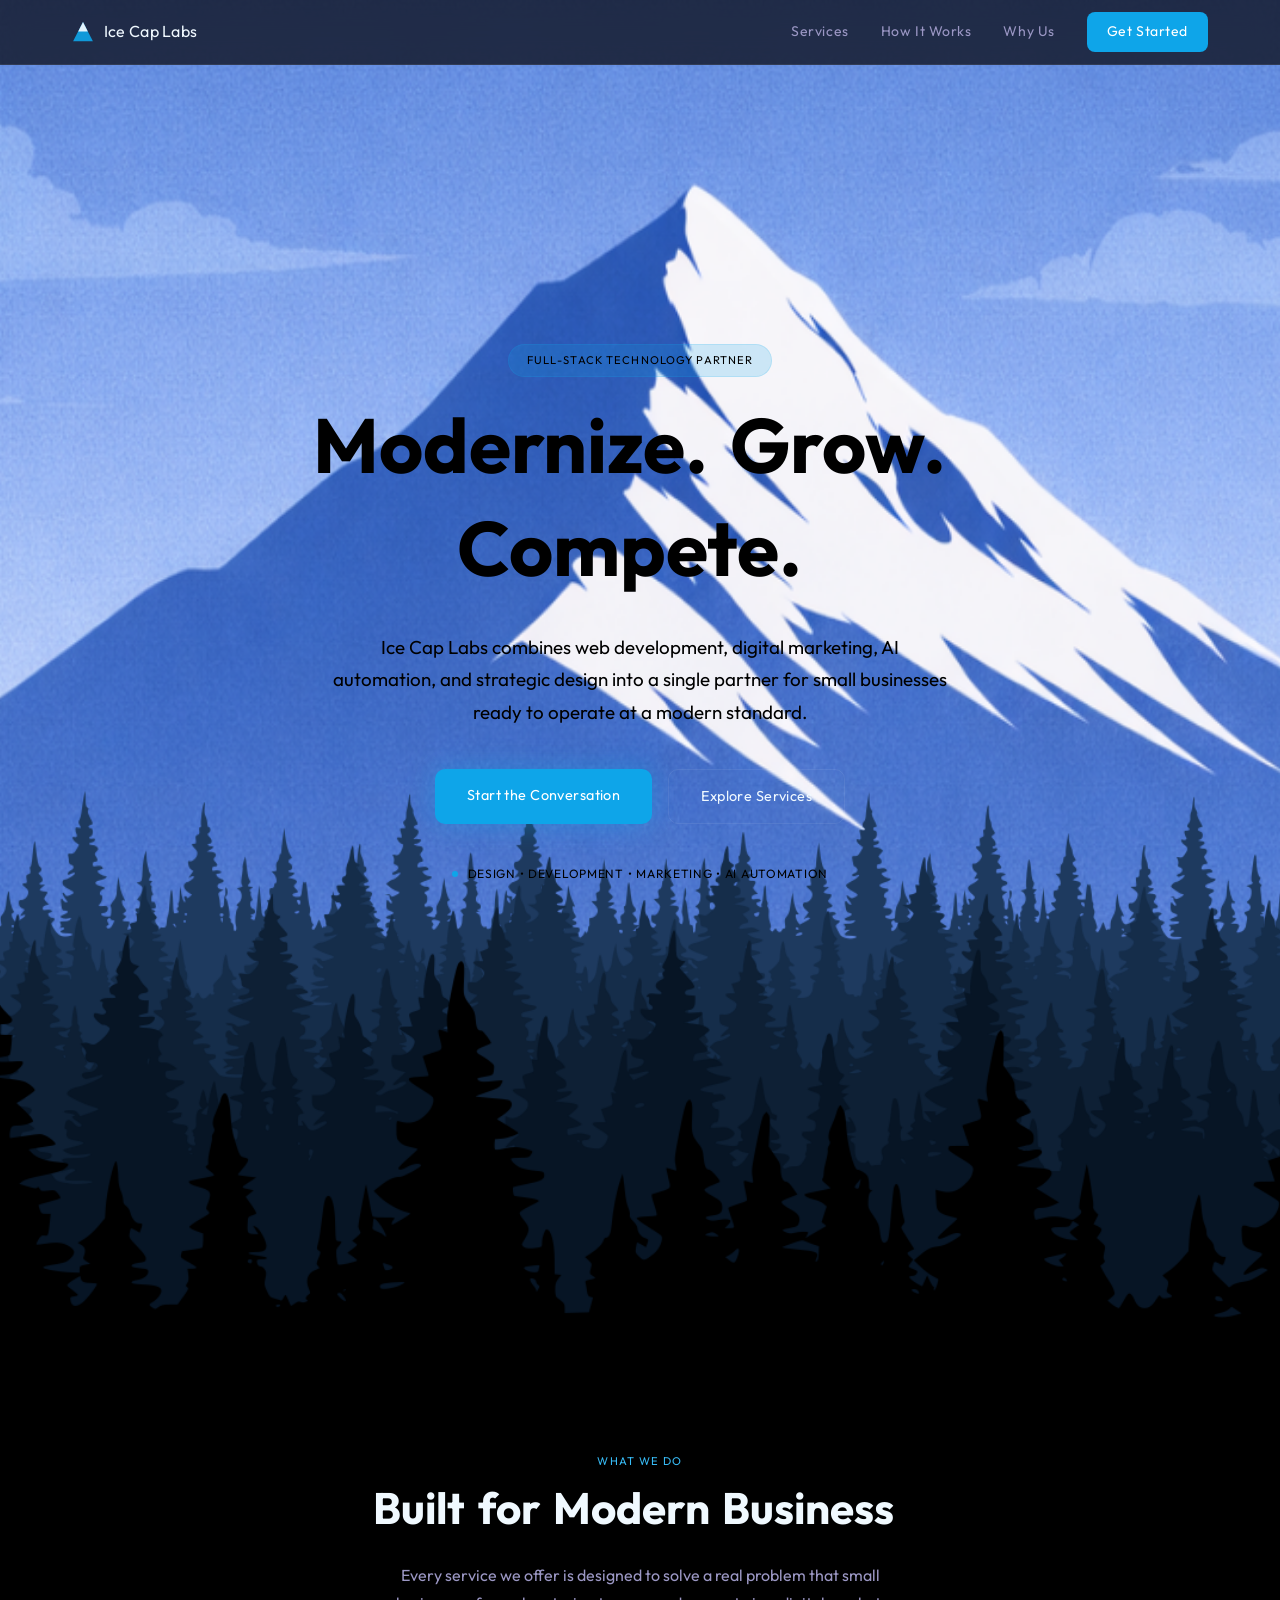
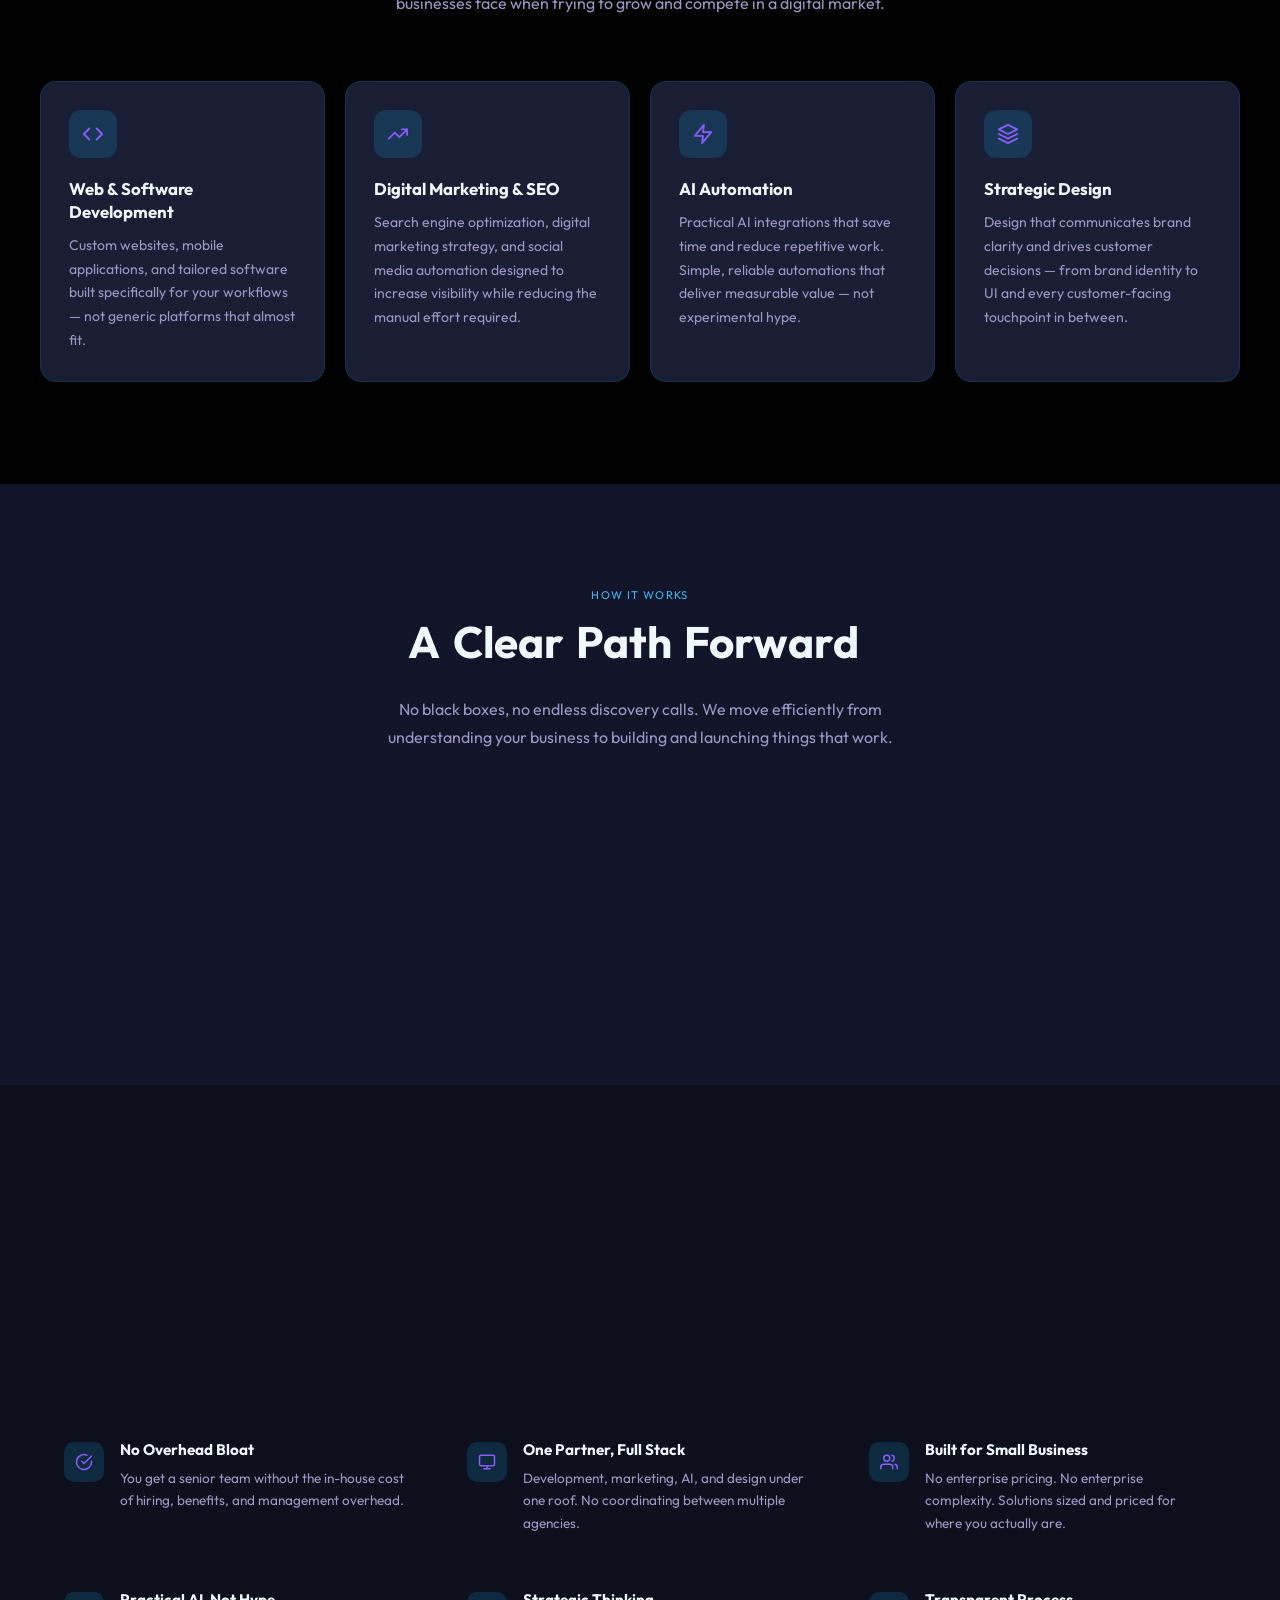
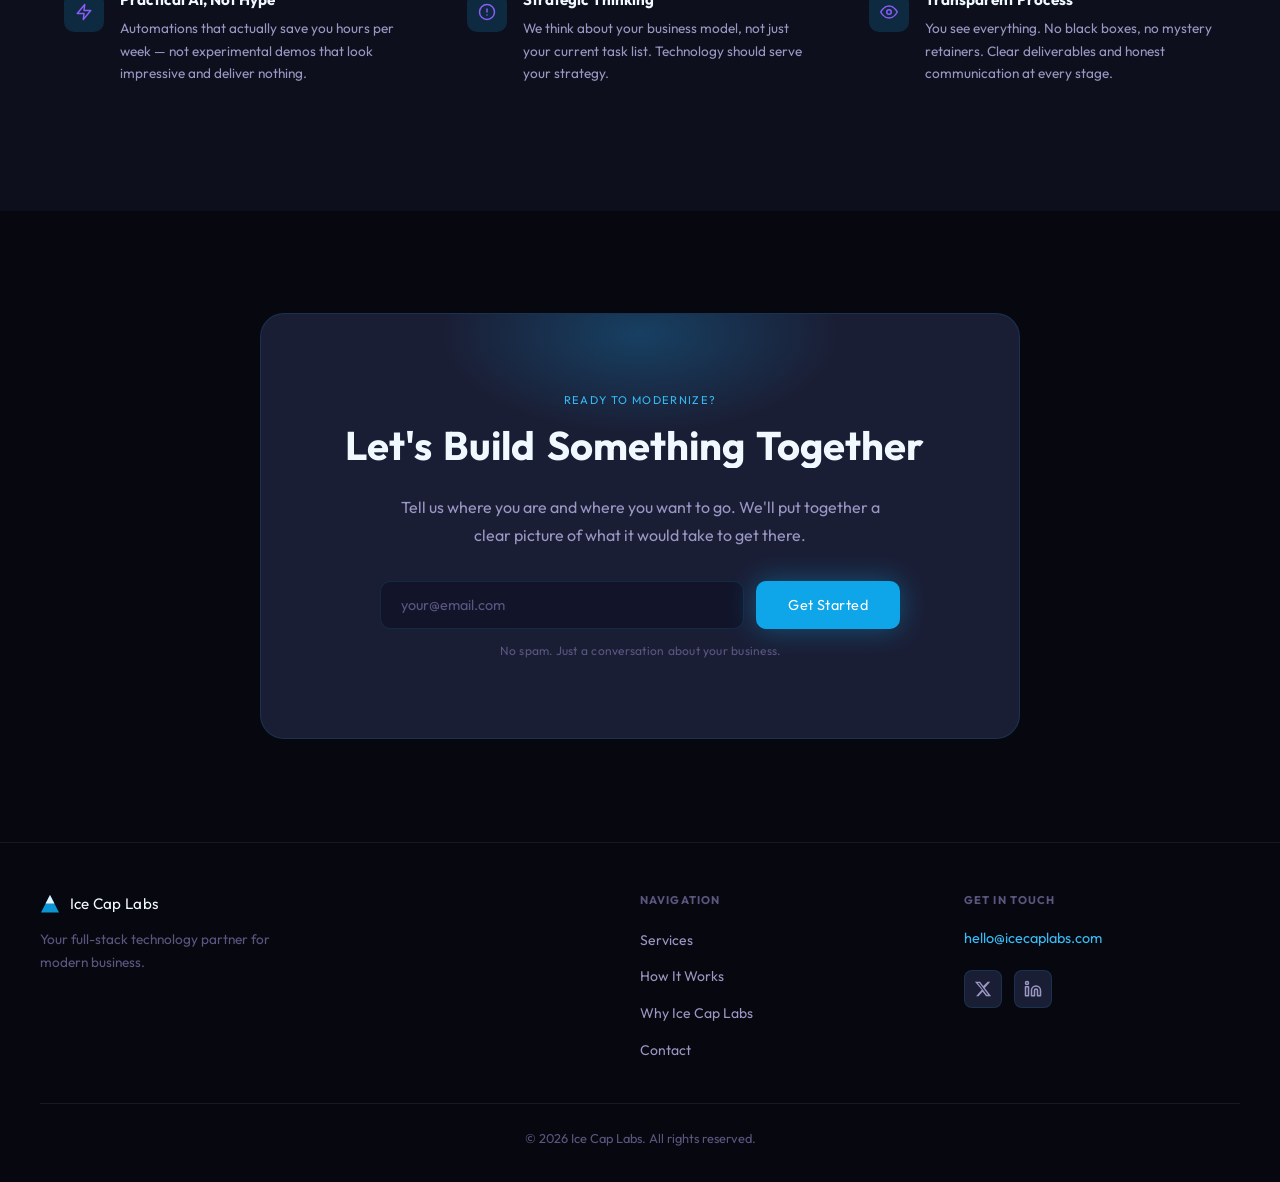
==== ghost-stack/index.html @ cbcc42d1 "Add dramatic parallax speeds and apply to all sections - Increase parallax speed gaps (0.05 to 0.75)" ====
<!DOCTYPE html>
<html lang="en">
<head>
  <meta charset="UTF-8" />
  <meta name="viewport" content="width=device-width, initial-scale=1.0" />
  <title>Ice Cap Labs — Your Full-Stack Technology Partner</title>
  <meta name="description" content="Ice Cap Labs combines web development, digital marketing, AI automation, and strategic design to modernize small businesses." />
  <link rel="preconnect" href="https://fonts.googleapis.com" />
  <link rel="preconnect" href="https://fonts.gstatic.com" crossorigin />
  <link href="https://fonts.googleapis.com/css2?family=Outfit:wght@300;400;500;600;700&display=swap" rel="stylesheet" />
  <link rel="stylesheet" href="style.css" />
</head>
<body>


  <!-- NAVIGATION -->
  <nav id="site-nav">
    <div class="nav-inner">
      <a href="#" class="nav-logo" aria-label="Ice Cap Labs home">
        <svg width="22" height="22" viewBox="0 0 100 100" fill="none" xmlns="http://www.w3.org/2000/svg" aria-hidden="true">
          <!-- Mountain body -->
          <polygon points="50,5 5,92 95,92" fill="#0ea5e9" opacity="0.9"/>
          <!-- Snow cap -->
          <polygon points="50,5 28,48 72,48" fill="#f0f9ff" opacity="0.95"/>
        </svg>
        <span>Ice Cap Labs</span>
      </a>

      <div class="nav-links" id="nav-links">
        <a href="#services">Services</a>
        <a href="#process">How It Works</a>
        <a href="#why">Why Us</a>
        <a href="#contact" class="nav-cta">Get Started</a>
      </div>

      <button class="nav-burger" id="nav-burger" aria-label="Toggle menu" aria-expanded="false">
        <span></span>
        <span></span>
        <span></span>
      </button>
    </div>

    <div class="nav-mobile-menu" id="nav-mobile-menu" aria-hidden="true">
      <a href="#services">Services</a>
      <a href="#process">How It Works</a>
      <a href="#why">Why Us</a>
      <a href="#contact" class="nav-mobile-cta">Get Started</a>
    </div>
  </nav>

  <main>

    <!-- HERO -->
    <section id="hero">
      <div id="cursor-spotlight" aria-hidden="true"></div>
      <div class="hero-ambient" aria-hidden="true"></div>

      <!-- PARALLAX LAYERS — front layers get more upward push = move faster -->
      <div id="parallax-container" aria-hidden="true">
        <div class="parallax-layer layer-6" data-speed="0"></div>
        <div class="parallax-layer layer-5" data-speed="0.05"></div>
        <div class="parallax-layer layer-4" data-speed="0.15"></div>
        <div class="parallax-layer layer-3" data-speed="0.3"></div>
        <div class="parallax-layer layer-2" data-speed="0.5"></div>
        <div class="parallax-layer layer-1" data-speed="0.75"></div>
      </div>

      <div class="hero-content">
        <div class="eyebrow-pill reveal" data-delay="0">Full-Stack Technology Partner</div>
        <h1 class="hero-title word-reveal" data-delay="0.15">Modernize. Grow. Compete.</h1>
        <p class="hero-subtitle reveal" data-delay="0.35">
          Ice Cap Labs combines web development, digital marketing, AI automation, and
          strategic design into a single partner for small businesses ready to operate
          at a modern standard.
        </p>
        <div class="hero-ctas reveal" data-delay="0.5">
          <a href="#contact" class="btn-primary">Start the Conversation</a>
          <a href="#services" class="btn-secondary">Explore Services</a>
        </div>

        <div class="hero-trust reveal" data-delay="0.65">
          <span class="trust-dot"></span>
          <span class="trust-text">Design &bull; Development &bull; Marketing &bull; AI Automation</span>
        </div>
      </div>
    </section>

    <!-- SERVICES -->
    <section id="services" data-speed="0.75">
      <div class="container">
        <div class="section-header reveal">
          <p class="section-eyebrow">What We Do</p>
          <h2 class="section-title word-reveal" data-delay="0.05">Built for Modern Business</h2>
          <p class="section-subtitle">
            Every service we offer is designed to solve a real problem that small businesses
            face when trying to grow and compete in a digital market.
          </p>
        </div>

        <div class="services-grid">
          <div class="service-card reveal" data-delay="0.0">
            <div class="service-icon-wrap">
              <svg width="22" height="22" viewBox="0 0 24 24" fill="none" stroke="#8b5cf6" stroke-width="2" stroke-linecap="round" stroke-linejoin="round">
                <polyline points="16 18 22 12 16 6"/>
                <polyline points="8 6 2 12 8 18"/>
              </svg>
            </div>
            <h3>Web &amp; Software Development</h3>
            <p>Custom websites, mobile applications, and tailored software built specifically for your workflows — not generic platforms that almost fit.</p>
          </div>

          <div class="service-card reveal" data-delay="0.1">
            <div class="service-icon-wrap">
              <svg width="22" height="22" viewBox="0 0 24 24" fill="none" stroke="#8b5cf6" stroke-width="2" stroke-linecap="round" stroke-linejoin="round">
                <polyline points="22 7 13.5 15.5 8.5 10.5 2 17"/>
                <polyline points="16 7 22 7 22 13"/>
              </svg>
            </div>
            <h3>Digital Marketing &amp; SEO</h3>
            <p>Search engine optimization, digital marketing strategy, and social media automation designed to increase visibility while reducing the manual effort required.</p>
          </div>

          <div class="service-card reveal" data-delay="0.2">
            <div class="service-icon-wrap">
              <svg width="22" height="22" viewBox="0 0 24 24" fill="none" stroke="#8b5cf6" stroke-width="2" stroke-linecap="round" stroke-linejoin="round">
                <polygon points="13 2 3 14 12 14 11 22 21 10 12 10 13 2"/>
              </svg>
            </div>
            <h3>AI Automation</h3>
            <p>Practical AI integrations that save time and reduce repetitive work. Simple, reliable automations that deliver measurable value — not experimental hype.</p>
          </div>

          <div class="service-card reveal" data-delay="0.3">
            <div class="service-icon-wrap">
              <svg width="22" height="22" viewBox="0 0 24 24" fill="none" stroke="#8b5cf6" stroke-width="2" stroke-linecap="round" stroke-linejoin="round">
                <path d="M12 2L2 7l10 5 10-5-10-5z"/>
                <path d="M2 17l10 5 10-5"/>
                <path d="M2 12l10 5 10-5"/>
              </svg>
            </div>
            <h3>Strategic Design</h3>
            <p>Design that communicates brand clarity and drives customer decisions — from brand identity to UI and every customer-facing touchpoint in between.</p>
          </div>
        </div>
      </div>
    </section>

    <!-- HOW WE WORK -->
    <section id="process" data-speed="0.75">
      <div class="container">
        <div class="section-header reveal">
          <p class="section-eyebrow">How It Works</p>
          <h2 class="section-title word-reveal" data-delay="0.05">A Clear Path Forward</h2>
          <p class="section-subtitle">
            No black boxes, no endless discovery calls. We move efficiently from understanding
            your business to building and launching things that work.
          </p>
        </div>

        <div class="process-steps">
          <div class="process-step reveal" data-delay="0.0">
            <div class="step-number-wrap">01</div>
            <h3 class="step-title">Discover</h3>
            <p class="step-desc">We learn your business, goals, and gaps. No jargon — just listening and honest assessment.</p>
          </div>
          <div class="process-step reveal" data-delay="0.1">
            <div class="step-number-wrap">02</div>
            <h3 class="step-title">Design</h3>
            <p class="step-desc">We architect a technology strategy tailored to your size, your customers, and your budget.</p>
          </div>
          <div class="process-step reveal" data-delay="0.2">
            <div class="step-number-wrap">03</div>
            <h3 class="step-title">Build &amp; Launch</h3>
            <p class="step-desc">Development, marketing systems, and automation deployed. You see progress at every step.</p>
          </div>
          <div class="process-step reveal" data-delay="0.3">
            <div class="step-number-wrap">04</div>
            <h3 class="step-title">Grow</h3>
            <p class="step-desc">Ongoing support, optimization, and expansion as your business scales. We grow with you.</p>
          </div>
        </div>
      </div>
    </section>

    <!-- WHY ICE CAP LABS -->
    <section id="why" data-speed="0.75">
      <div class="container">
        <div class="section-header reveal">
          <p class="section-eyebrow">Why Ice Cap Labs</p>
          <h2 class="section-title word-reveal" data-delay="0.05">One Partner. Full Stack.</h2>
          <p class="section-subtitle">
            Most agencies specialize. Most consultants are expensive. Ice Cap Labs is built to
            be the technology partner that small businesses actually need.
          </p>
        </div>

        <div class="why-grid">
          <div class="why-item reveal" data-delay="0.0">
            <div class="why-icon">
              <svg width="18" height="18" viewBox="0 0 24 24" fill="none" stroke="#8b5cf6" stroke-width="2" stroke-linecap="round" stroke-linejoin="round">
                <path d="M22 11.08V12a10 10 0 1 1-5.93-9.14"/>
                <polyline points="22 4 12 14.01 9 11.01"/>
              </svg>
            </div>
            <div>
              <h3>No Overhead Bloat</h3>
              <p>You get a senior team without the in-house cost of hiring, benefits, and management overhead.</p>
            </div>
          </div>

          <div class="why-item reveal" data-delay="0.05">
            <div class="why-icon">
              <svg width="18" height="18" viewBox="0 0 24 24" fill="none" stroke="#8b5cf6" stroke-width="2" stroke-linecap="round" stroke-linejoin="round">
                <rect x="2" y="3" width="20" height="14" rx="2" ry="2"/>
                <line x1="8" y1="21" x2="16" y2="21"/>
                <line x1="12" y1="17" x2="12" y2="21"/>
              </svg>
            </div>
            <div>
              <h3>One Partner, Full Stack</h3>
              <p>Development, marketing, AI, and design under one roof. No coordinating between multiple agencies.</p>
            </div>
          </div>

          <div class="why-item reveal" data-delay="0.1">
            <div class="why-icon">
              <svg width="18" height="18" viewBox="0 0 24 24" fill="none" stroke="#8b5cf6" stroke-width="2" stroke-linecap="round" stroke-linejoin="round">
                <path d="M17 21v-2a4 4 0 0 0-4-4H5a4 4 0 0 0-4 4v2"/>
                <circle cx="9" cy="7" r="4"/>
                <path d="M23 21v-2a4 4 0 0 0-3-3.87"/>
                <path d="M16 3.13a4 4 0 0 1 0 7.75"/>
              </svg>
            </div>
            <div>
              <h3>Built for Small Business</h3>
              <p>No enterprise pricing. No enterprise complexity. Solutions sized and priced for where you actually are.</p>
            </div>
          </div>

          <div class="why-item reveal" data-delay="0.15">
            <div class="why-icon">
              <svg width="18" height="18" viewBox="0 0 24 24" fill="none" stroke="#8b5cf6" stroke-width="2" stroke-linecap="round" stroke-linejoin="round">
                <polygon points="13 2 3 14 12 14 11 22 21 10 12 10 13 2"/>
              </svg>
            </div>
            <div>
              <h3>Practical AI, Not Hype</h3>
              <p>Automations that actually save you hours per week — not experimental demos that look impressive and deliver nothing.</p>
            </div>
          </div>

          <div class="why-item reveal" data-delay="0.2">
            <div class="why-icon">
              <svg width="18" height="18" viewBox="0 0 24 24" fill="none" stroke="#8b5cf6" stroke-width="2" stroke-linecap="round" stroke-linejoin="round">
                <circle cx="12" cy="12" r="10"/>
                <line x1="12" y1="8" x2="12" y2="12"/>
                <line x1="12" y1="16" x2="12.01" y2="16"/>
              </svg>
            </div>
            <div>
              <h3>Strategic Thinking</h3>
              <p>We think about your business model, not just your current task list. Technology should serve your strategy.</p>
            </div>
          </div>

          <div class="why-item reveal" data-delay="0.25">
            <div class="why-icon">
              <svg width="18" height="18" viewBox="0 0 24 24" fill="none" stroke="#8b5cf6" stroke-width="2" stroke-linecap="round" stroke-linejoin="round">
                <path d="M1 12s4-8 11-8 11 8 11 8-4 8-11 8-11-8-11-8z"/>
                <circle cx="12" cy="12" r="3"/>
              </svg>
            </div>
            <div>
              <h3>Transparent Process</h3>
              <p>You see everything. No black boxes, no mystery retainers. Clear deliverables and honest communication at every stage.</p>
            </div>
          </div>
        </div>
      </div>
    </section>

    <!-- CONTACT / CTA -->
    <section id="contact" data-speed="0.75">
      <div class="container">
        <div class="contact-card reveal">
          <div class="contact-glow" aria-hidden="true"></div>
          <p class="section-eyebrow">Ready to Modernize?</p>
          <h2 class="contact-title word-reveal" data-delay="0.05">Let's Build Something Together</h2>
          <p class="contact-subtitle">
            Tell us where you are and where you want to go. We'll put together a clear picture
            of what it would take to get there.
          </p>
          <form class="contact-form" id="contact-form" novalidate>
            <div class="form-row">
              <input
                type="email"
                id="contact-email"
                name="email"
                placeholder="your@email.com"
                autocomplete="email"
                required
                aria-label="Your email address"
              />
              <button type="submit" class="btn-primary">Get Started</button>
            </div>
            <p class="form-note">No spam. Just a conversation about your business.</p>
          </form>
        </div>
      </div>
    </section>

  </main>

  <!-- FOOTER -->
  <footer id="site-footer" data-speed="0.75">
    <div class="container">
      <div class="footer-grid">
        <div class="footer-brand">
          <a href="#" class="nav-logo footer-logo" aria-label="Ice Cap Labs home">
            <svg width="20" height="20" viewBox="0 0 100 100" fill="none" xmlns="http://www.w3.org/2000/svg" aria-hidden="true">
              <!-- Mountain body -->
              <polygon points="50,5 5,92 95,92" fill="#0ea5e9" opacity="0.9"/>
              <!-- Snow cap -->
              <polygon points="50,5 28,48 72,48" fill="#f0f9ff" opacity="0.95"/>
            </svg>
            <span>Ice Cap Labs</span>
          </a>
          <p class="footer-tagline">Your full-stack technology partner for modern business.</p>
        </div>

        <div class="footer-links">
          <h4>Navigation</h4>
          <ul>
            <li><a href="#services">Services</a></li>
            <li><a href="#process">How It Works</a></li>
            <li><a href="#why">Why Ice Cap Labs</a></li>
            <li><a href="#contact">Contact</a></li>
          </ul>
        </div>

        <div class="footer-contact">
          <h4>Get In Touch</h4>
          <a href="mailto:hello@icecaplabs.com" class="footer-email">hello@icecaplabs.com</a>
          <div class="footer-socials">
            <!-- X / Twitter -->
            <a href="#" aria-label="Ice Cap Labs on X" class="social-icon">
              <svg width="18" height="18" viewBox="0 0 24 24" fill="currentColor">
                <path d="M18.244 2.25h3.308l-7.227 8.26 8.502 11.24H16.17l-4.714-6.231-5.401 6.231H2.748l7.73-8.835L1.254 2.25H8.08l4.259 5.63zm-1.161 17.52h1.833L7.084 4.126H5.117z"/>
              </svg>
            </a>
            <!-- LinkedIn -->
            <a href="#" aria-label="Ice Cap Labs on LinkedIn" class="social-icon">
              <svg width="18" height="18" viewBox="0 0 24 24" fill="none" stroke="currentColor" stroke-width="2" stroke-linecap="round" stroke-linejoin="round">
                <path d="M16 8a6 6 0 0 1 6 6v7h-4v-7a2 2 0 0 0-2-2 2 2 0 0 0-2 2v7h-4v-7a6 6 0 0 1 6-6z"/>
                <rect x="2" y="9" width="4" height="12"/>
                <circle cx="4" cy="4" r="2"/>
              </svg>
            </a>
          </div>
        </div>
      </div>

      <div class="footer-bar">
        <p>&copy; <span id="footer-year"></span> Ice Cap Labs. All rights reserved.</p>
      </div>
    </div>
  </footer>

  <script src="script.js"></script>
</body>
</html>
---- ghost-stack/style.css ----
/* ============================================================
   Ice Cap Labs — style.css
   Dark theme, Outfit, sky-blue accent (#0ea5e9)
   ============================================================ */

/* ── Reset & base ─────────────────────────────────────────── */
*, *::before, *::after {
  box-sizing: border-box;
  margin: 0;
  padding: 0;
}

html {
  font-size: 16px;
}

/* ── CSS Custom Properties ────────────────────────────────── */
:root {
  --bg-void:    #07080f;
  --bg-deep:    #0d0f1c;
  --bg-surface: #12152a;
  --bg-card:    #1a1e35;
  --bg-card-hover: #1f2440;

  --border-subtle: rgba(14,165,233,0.15);
  --border-hover:  rgba(14,165,233,0.45);
  --border-dim:    rgba(255,255,255,0.07);

  --accent:        #0ea5e9;
  --accent-bright: #38bdf8;
  --accent-dim:    rgba(14,165,233,0.18);
  --accent-glow:   rgba(14,165,233,0.28);

  --text-primary:   #f0f9ff;
  --text-secondary: #9b97c4;
  --text-muted:     #5a5680;
}

body {
  font-family: 'Outfit', sans-serif;
  background: var(--bg-void);
  color: var(--text-secondary);
  line-height: 1.7;
  overflow-x: hidden;
  -webkit-font-smoothing: antialiased;
}

img, svg { display: block; max-width: 100%; }
a { text-decoration: none; color: inherit; }
ul { list-style: none; }
button { font-family: inherit; }


/* ── Container & layout utilities ───────────────────────────*/
.container {
  max-width: 1200px;
  margin: 0 auto;
  width: 100%;
}

section {
  padding: clamp(4rem, 8vw, 7rem) clamp(1rem, 4vw, 2rem);
}

/* ── Buttons ──────────────────────────────────────────────── */
.btn-primary {
  display: inline-block;
  padding: 0.875rem 2rem;
  background: var(--accent);
  color: #fff;
  border: none;
  border-radius: 10px;
  font-family: 'Outfit', sans-serif;
  font-size: 0.9rem;
  letter-spacing: 0.03em;
  cursor: pointer;
  transition: opacity 0.2s, box-shadow 0.2s;
  box-shadow: 0 0 28px rgba(14,165,233,0.4);
  white-space: nowrap;
}
.btn-primary:hover {
  opacity: 0.88;
  box-shadow: 0 0 44px rgba(14,165,233,0.55);
}

.btn-secondary {
  display: inline-block;
  padding: 0.875rem 2rem;
  background: transparent;
  color: var(--text-primary);
  border: 1px solid var(--border-dim);
  border-radius: 10px;
  font-family: 'Outfit', sans-serif;
  font-size: 0.9rem;
  letter-spacing: 0.03em;
  cursor: pointer;
  transition: border-color 0.2s, background 0.2s;
  white-space: nowrap;
}
.btn-secondary:hover {
  border-color: var(--accent);
  background: var(--accent-dim);
}

/* ── Navigation ───────────────────────────────────────────── */
#site-nav {
  position: fixed;
  top: 0;
  left: 0;
  right: 0;
  z-index: 100;
  background: rgba(7, 8, 15, 0.72);
  backdrop-filter: blur(14px);
  -webkit-backdrop-filter: blur(14px);
  border-bottom: 1px solid var(--border-dim);
  transition: background 0.3s ease;
}
#site-nav.scrolled {
  background: rgba(7, 8, 15, 0.96);
}

.nav-inner {
  max-width: 1200px;
  margin: 0 auto;
  display: flex;
  align-items: center;
  justify-content: space-between;
  height: 64px;
  padding: 0 clamp(1rem, 3vw, 2rem);
}

.nav-logo {
  display: flex;
  align-items: center;
  gap: 0.6rem;
  font-size: 1rem;
  color: var(--text-primary);
  letter-spacing: 0.02em;
  cursor: pointer;
}
.nav-logo:hover { color: var(--accent-bright); }

.nav-links {
  display: none;
  align-items: center;
  gap: 2rem;
}
@media (min-width: 768px) {
  .nav-links { display: flex; }
}

.nav-links a {
  font-size: 0.875rem;
  color: var(--text-secondary);
  letter-spacing: 0.04em;
  transition: color 0.2s;
  cursor: pointer;
}
.nav-links a:hover { color: var(--accent-bright); }

.nav-cta {
  padding: 0.5rem 1.25rem;
  background: var(--accent);
  color: #fff !important;
  border-radius: 8px;
  transition: opacity 0.2s !important;
}
.nav-cta:hover { opacity: 0.88; }

/* Hamburger */
.nav-burger {
  display: flex;
  flex-direction: column;
  justify-content: center;
  gap: 5px;
  width: 36px;
  height: 36px;
  background: none;
  border: none;
  cursor: pointer;
  padding: 4px;
}
@media (min-width: 768px) {
  .nav-burger { display: none; }
}
.nav-burger span {
  display: block;
  width: 100%;
  height: 2px;
  background: var(--text-secondary);
  border-radius: 2px;
  transition: transform 0.25s, opacity 0.25s, background 0.2s;
  transform-origin: center;
}
.nav-burger:hover span { background: var(--accent-bright); }
#site-nav.menu-open .nav-burger span:nth-child(1) { transform: translateY(7px) rotate(45deg); }
#site-nav.menu-open .nav-burger span:nth-child(2) { opacity: 0; }
#site-nav.menu-open .nav-burger span:nth-child(3) { transform: translateY(-7px) rotate(-45deg); }

/* Mobile menu */
.nav-mobile-menu {
  display: none;
  flex-direction: column;
  padding: 1rem clamp(1rem, 3vw, 2rem) 1.5rem;
  gap: 0.25rem;
  border-top: 1px solid var(--border-dim);
  background: rgba(7, 8, 15, 0.98);
}
.nav-mobile-menu.open { display: flex; }

.nav-mobile-menu a {
  padding: 0.75rem 0;
  font-size: 1rem;
  color: var(--text-secondary);
  border-bottom: 1px solid var(--border-dim);
  transition: color 0.2s;
}
.nav-mobile-menu a:last-child { border-bottom: none; }
.nav-mobile-menu a:hover { color: var(--accent-bright); }

.nav-mobile-cta {
  margin-top: 0.5rem;
  padding: 0.75rem 1.5rem !important;
  background: var(--accent) !important;
  color: #fff !important;
  border-radius: 8px;
  text-align: center;
  border-bottom: none !important;
}

/* ── Hero ─────────────────────────────────────────────────── */
#hero {
  position: relative;
  min-height: 150vh;
  display: flex;
  align-items: center;
  justify-content: center;
  overflow: hidden;
  background: var(--bg-void);
  padding: 64px clamp(1rem, 4vw, 2rem) clamp(4rem, 8vw, 6rem);
}

#parallax-container {
  position: absolute;
  inset: 0;
  z-index: 0;
  pointer-events: none;
}

.parallax-layer {
  position: absolute;
  top: 0;
  left: 0;
  right: 0;
  bottom: 0;
  background-size: cover;
  background-repeat: no-repeat;
  will-change: transform;
  pointer-events: none;
}

.layer-6 { background-image: url('parallax-6.png'); background-position: center center; z-index: 1; }
.layer-5 { background-image: url('parallax-5.png'); background-position: bottom center; z-index: 2; }
.layer-4 { background-image: url('parallax-4.png'); background-position: bottom center; z-index: 3; }
.layer-3 { background-image: url('parallax-3.png'); background-position: bottom center; z-index: 4; }
.layer-2 { background-image: url('parallax-2.png'); background-position: bottom center; z-index: 5; }
.layer-1 { background-image: url('parallax-1.png'); background-position: bottom center; z-index: 6; }

.hero-content {
  position: relative;
  z-index: 10;
  max-width: 860px;
  width: 100%;
  text-align: center;
  margin: 0 auto;
  margin-top: -10vh; /* pull content up so treeline frames it below */
  color: #000;
}

.eyebrow-pill {
  display: inline-block;
  padding: 0.375rem 1.1rem;
  background: var(--accent-dim);
  border: 1px solid var(--border-subtle);
  border-radius: 100px;
  color: #000;
  font-size: 0.7rem;
  letter-spacing: 0.1em;
  text-transform: uppercase;
  margin-bottom: 1.5rem;
}

.hero-title {
  font-size: clamp(2.4rem, 7vw, 4.8rem);
  color: #000;
  line-height: 1.1;
  margin-bottom: 1.5rem;
}

.hero-subtitle {
  font-size: clamp(1rem, 2.2vw, 1.175rem);
  color: #000;
  max-width: 620px;
  margin: 0 auto 2.5rem;
  line-height: 1.75;
}

.hero-ctas {
  display: flex;
  gap: 1rem;
  justify-content: center;
  flex-wrap: wrap;
  margin-bottom: 2.5rem;
}

.hero-trust {
  display: flex;
  align-items: center;
  justify-content: center;
  gap: 0.6rem;
}

.trust-dot {
  width: 6px;
  height: 6px;
  border-radius: 50%;
  background: var(--accent);
  flex-shrink: 0;
  animation: pulse-dot 2s ease-in-out infinite;
}

@keyframes pulse-dot {
  0%, 100% { opacity: 1; transform: scale(1); }
  50% { opacity: 0.5; transform: scale(0.75); }
}

.trust-text {
  font-size: 0.75rem;
  color: #000;
  letter-spacing: 0.06em;
  text-transform: uppercase;
}

/* ── Section headers ──────────────────────────────────────── */
.section-header {
  text-align: center;
  margin-bottom: clamp(2.5rem, 5vw, 4rem);
}

.section-eyebrow {
  font-size: 0.7rem;
  letter-spacing: 0.12em;
  text-transform: uppercase;
  color: var(--accent-bright);
  margin-bottom: 0.75rem;
}

.section-title {
  font-size: clamp(1.75rem, 4vw, 2.75rem);
  color: var(--text-primary);
  line-height: 1.2;
  margin-bottom: 1rem;
}

.section-subtitle {
  font-size: 1rem;
  color: var(--text-secondary);
  max-width: 540px;
  margin: 0 auto;
  line-height: 1.75;
}

/* ── Services ─────────────────────────────────────────────── */
#services,
#process,
#why,
#contact,
footer {
  position: relative;
  z-index: 10;
}

#services {
  background: #000000;
}

.services-grid {
  display: grid;
  grid-template-columns: 1fr;
  gap: 1.25rem;
}
@media (min-width: 640px) {
  .services-grid { grid-template-columns: repeat(2, 1fr); }
}
@media (min-width: 1024px) {
  .services-grid { grid-template-columns: repeat(4, 1fr); }
}

.service-card {
  background: var(--bg-card);
  border: 1px solid var(--border-subtle);
  border-radius: 16px;
  padding: 1.75rem;
  transition: border-color 0.25s, transform 0.25s, box-shadow 0.25s;
  will-change: transform;
}
.service-card:hover {
  border-color: var(--border-hover);
  transform: translateY(-4px);
  box-shadow: 0 12px 40px rgba(14,165,233,0.15);
}

.service-icon-wrap {
  width: 48px;
  height: 48px;
  background: var(--accent-dim);
  border-radius: 12px;
  display: flex;
  align-items: center;
  justify-content: center;
  margin-bottom: 1.25rem;
  transition: background 0.25s;
  flex-shrink: 0;
}
.service-card:hover .service-icon-wrap {
  background: rgba(14,165,233,0.30);
}

.service-card h3 {
  font-size: 1.05rem;
  color: var(--text-primary);
  margin-bottom: 0.65rem;
  line-height: 1.35;
}

.service-card p {
  font-size: 0.875rem;
  color: var(--text-secondary);
  line-height: 1.7;
}

/* ── Process ──────────────────────────────────────────────── */
#process {
  background: var(--bg-surface);
}

.process-steps {
  display: flex;
  flex-direction: column;
  gap: 2rem;
}

@media (min-width: 640px) {
  .process-steps {
    flex-direction: row;
    align-items: flex-start;
    gap: 0;
  }
}

.process-step {
  flex: 1;
  position: relative;
  text-align: center;
  padding: 0 1rem;
}

/* Horizontal connector between steps */
@media (min-width: 640px) {
  .process-step:not(:last-child)::after {
    content: '';
    position: absolute;
    top: 22px;
    left: calc(50% + 28px);
    right: calc(-50% + 28px);
    height: 1px;
    background: linear-gradient(to right, var(--accent), rgba(14,165,233,0.15));
    pointer-events: none;
  }
}

/* Mobile: left-aligned with number beside text */
@media (max-width: 639px) {
  .process-step {
    text-align: left;
    display: flex;
    gap: 1.25rem;
    align-items: flex-start;
    padding: 0;
  }
  .process-step .step-number-wrap {
    margin: 0;
    flex-shrink: 0;
  }
}

.step-number-wrap {
  width: 44px;
  height: 44px;
  border-radius: 50%;
  background: var(--accent-dim);
  border: 2px solid var(--accent);
  display: flex;
  align-items: center;
  justify-content: center;
  margin: 0 auto 1.1rem;
  font-size: 0.8rem;
  color: var(--accent-bright);
  flex-shrink: 0;
}

.step-title {
  font-size: 1rem;
  color: var(--text-primary);
  margin-bottom: 0.5rem;
}

.step-desc {
  font-size: 0.875rem;
  color: var(--text-secondary);
  line-height: 1.7;
}

/* ── Why Ice Cap Labs ─────────────────────────────────────── */
#why {
  background: var(--bg-deep);
}

.why-grid {
  display: grid;
  grid-template-columns: 1fr;
  gap: 0.5rem;
}
@media (min-width: 768px) {
  .why-grid { grid-template-columns: repeat(2, 1fr); }
}
@media (min-width: 1024px) {
  .why-grid { grid-template-columns: repeat(3, 1fr); }
}

.why-item {
  display: flex;
  gap: 1rem;
  align-items: flex-start;
  padding: 1.5rem;
  border-radius: 12px;
  transition: background 0.2s;
}
.why-item:hover { background: var(--bg-card); }

.why-icon {
  flex-shrink: 0;
  width: 40px;
  height: 40px;
  background: var(--accent-dim);
  border-radius: 10px;
  display: flex;
  align-items: center;
  justify-content: center;
  margin-top: 0.1rem;
  transition: background 0.2s;
}
.why-item:hover .why-icon { background: rgba(14,165,233,0.30); }

.why-item h3 {
  font-size: 0.95rem;
  color: var(--text-primary);
  margin-bottom: 0.4rem;
  line-height: 1.35;
}

.why-item p {
  font-size: 0.85rem;
  color: var(--text-secondary);
  line-height: 1.65;
}

/* ── Contact / CTA ────────────────────────────────────────── */
#contact {
  background: var(--bg-void);
  padding: clamp(4rem, 8vw, 7rem) clamp(1rem, 4vw, 2rem);
}

.contact-card {
  position: relative;
  overflow: hidden;
  background: var(--bg-card);
  border: 1px solid var(--border-subtle);
  border-radius: 24px;
  padding: clamp(2.5rem, 6vw, 5rem) clamp(1.5rem, 4vw, 4rem);
  text-align: center;
  max-width: 760px;
  margin: 0 auto;
}

.contact-glow {
  position: absolute;
  top: -80px;
  left: 50%;
  transform: translateX(-50%);
  width: 400px;
  height: 200px;
  background: radial-gradient(ellipse at center,
    rgba(14,165,233,0.25) 0%,
    transparent 70%);
  pointer-events: none;
}

.contact-title {
  font-size: clamp(1.6rem, 4vw, 2.5rem);
  color: var(--text-primary);
  line-height: 1.2;
  margin: 0.75rem 0 1rem;
}

.contact-subtitle {
  font-size: 1rem;
  color: var(--text-secondary);
  line-height: 1.75;
  max-width: 500px;
  margin: 0 auto 2rem;
}

.contact-form { width: 100%; }

.form-row {
  display: flex;
  gap: 0.75rem;
  max-width: 520px;
  margin: 0 auto 0.75rem;
  flex-wrap: wrap;
}

.form-row input[type="email"] {
  flex: 1;
  min-width: 200px;
  padding: 0.875rem 1.25rem;
  background: var(--bg-surface);
  border: 1px solid var(--border-subtle);
  border-radius: 10px;
  font-family: 'Outfit', sans-serif;
  font-size: 0.9rem;
  color: var(--text-primary);
  outline: none;
  transition: border-color 0.2s;
  cursor: pointer;
}
.form-row input[type="email"]::placeholder { color: var(--text-muted); }
.form-row input[type="email"]:focus { border-color: var(--accent); }

.form-note {
  font-size: 0.75rem;
  color: var(--text-muted);
  letter-spacing: 0.02em;
}

/* ── Footer ───────────────────────────────────────────────── */
#site-footer {
  background: var(--bg-void);
  border-top: 1px solid var(--border-dim);
  padding: 3rem clamp(1rem, 4vw, 2rem) 2rem;
}

.footer-grid {
  display: grid;
  grid-template-columns: 1fr;
  gap: 2.5rem;
  margin-bottom: 2.5rem;
}
@media (min-width: 640px) {
  .footer-grid { grid-template-columns: 2fr 1fr 1fr; gap: 3rem; }
}

.footer-logo {
  margin-bottom: 0.75rem;
  font-size: 0.95rem;
}

.footer-tagline {
  font-size: 0.85rem;
  color: var(--text-muted);
  line-height: 1.65;
  max-width: 240px;
}

.footer-links h4,
.footer-contact h4 {
  font-size: 0.7rem;
  letter-spacing: 0.1em;
  text-transform: uppercase;
  color: var(--text-muted);
  margin-bottom: 1rem;
}

.footer-links ul {
  display: flex;
  flex-direction: column;
  gap: 0.6rem;
}

.footer-links a {
  font-size: 0.875rem;
  color: var(--text-secondary);
  transition: color 0.2s;
  cursor: pointer;
}
.footer-links a:hover { color: var(--accent-bright); }

.footer-email {
  display: block;
  font-size: 0.9rem;
  color: var(--accent-bright);
  margin-bottom: 1.25rem;
  transition: color 0.2s;
  cursor: pointer;
}
.footer-email:hover { color: var(--accent); }

.footer-socials {
  display: flex;
  gap: 0.75rem;
}

.social-icon {
  width: 38px;
  height: 38px;
  display: flex;
  align-items: center;
  justify-content: center;
  background: var(--bg-card);
  border: 1px solid var(--border-subtle);
  border-radius: 8px;
  color: var(--text-secondary);
  transition: border-color 0.2s, color 0.2s, background 0.2s;
  cursor: pointer;
}
.social-icon:hover {
  border-color: var(--accent);
  color: var(--accent-bright);
  background: var(--accent-dim);
}

.footer-bar {
  border-top: 1px solid var(--border-dim);
  padding-top: 1.5rem;
  text-align: center;
}

.footer-bar p {
  font-size: 0.8rem;
  color: var(--text-muted);
}

/* ── Scroll Reveal ────────────────────────────────────────── */
.reveal {
  /* Initial state set by JS to avoid FOUC if JS is disabled */
}

/* ── Word Reveal ──────────────────────────────────────────── */
.word-reveal { overflow: visible; }

/* ── Accessibility ────────────────────────────────────────── */
@media (prefers-reduced-motion: reduce) {
  html { scroll-behavior: auto; }
  .parallax-layer { transform: none !important; }
  * {
    animation-duration: 0.01ms !important;
    animation-iteration-count: 1 !important;
    transition-duration: 0.01ms !important;
  }
}

/* Focus styles for keyboard nav */
a:focus-visible,
button:focus-visible,
input:focus-visible {
  outline: 2px solid var(--accent);
  outline-offset: 3px;
  border-radius: 4px;
}
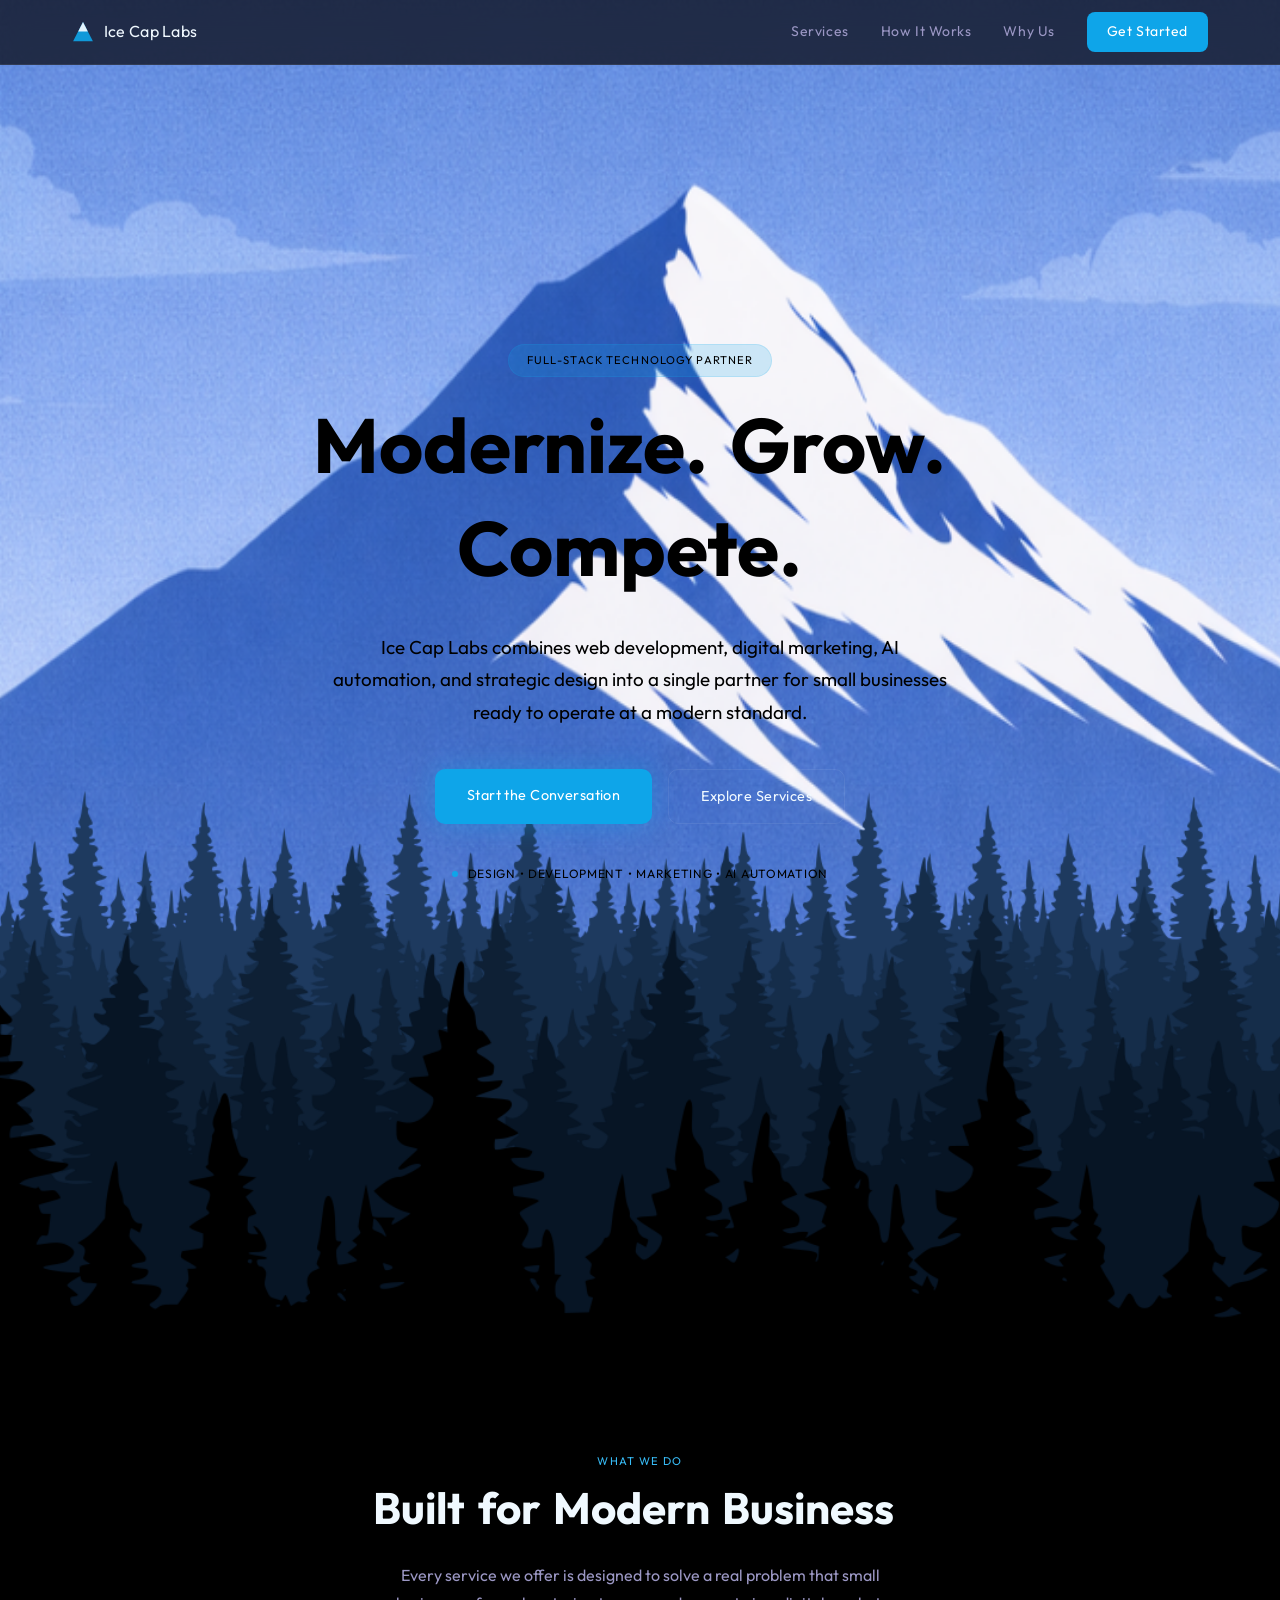
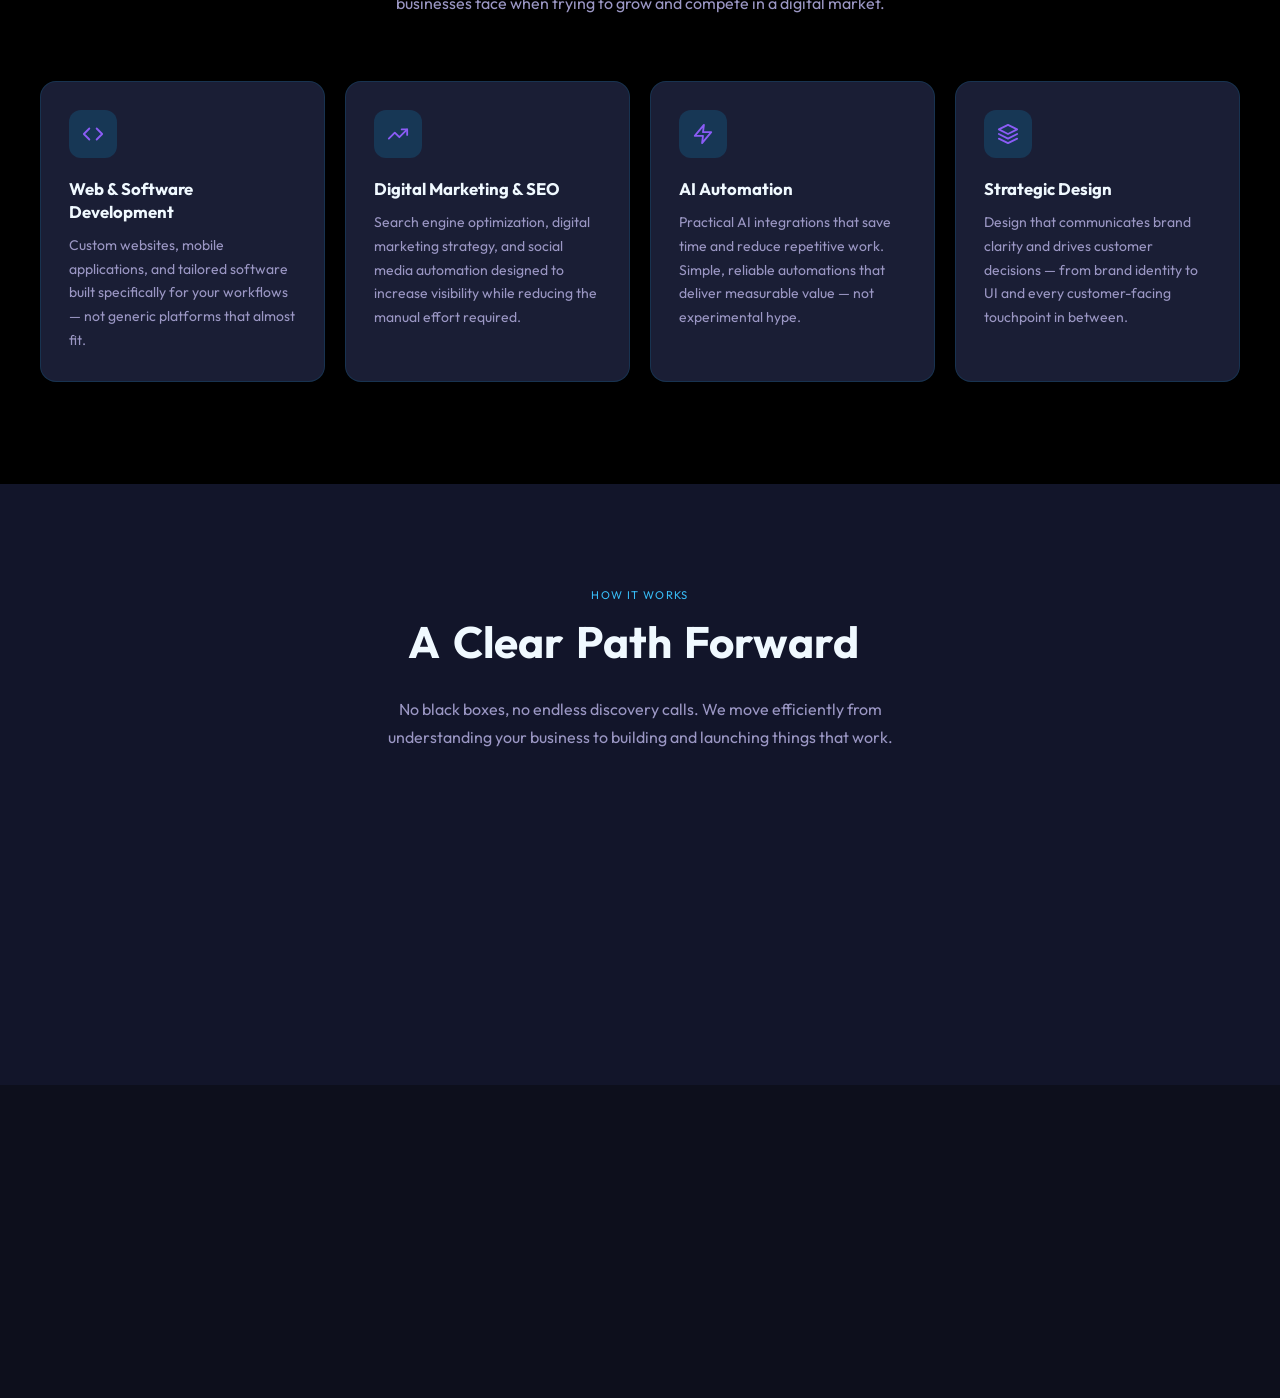
==== commit 69f20cb1: "Fix page height trimming for parallax compression - Move footer inside main so overflow hidden clips" ====
--- a/ghost-stack/index.html
+++ b/ghost-stack/index.html
@@ -309,10 +309,8 @@
       </div>
     </section>
 
-  </main>
-
-  <!-- FOOTER -->
-  <footer id="site-footer" data-speed="0.75">
+    <!-- FOOTER -->
+    <footer id="site-footer" data-speed="0.75">
     <div class="container">
       <div class="footer-grid">
         <div class="footer-brand">
@@ -364,7 +362,8 @@
         <p>&copy; <span id="footer-year"></span> Ice Cap Labs. All rights reserved.</p>
       </div>
     </div>
-  </footer>
+    </footer>
+  </main>
 
   <script src="script.js"></script>
 </body>
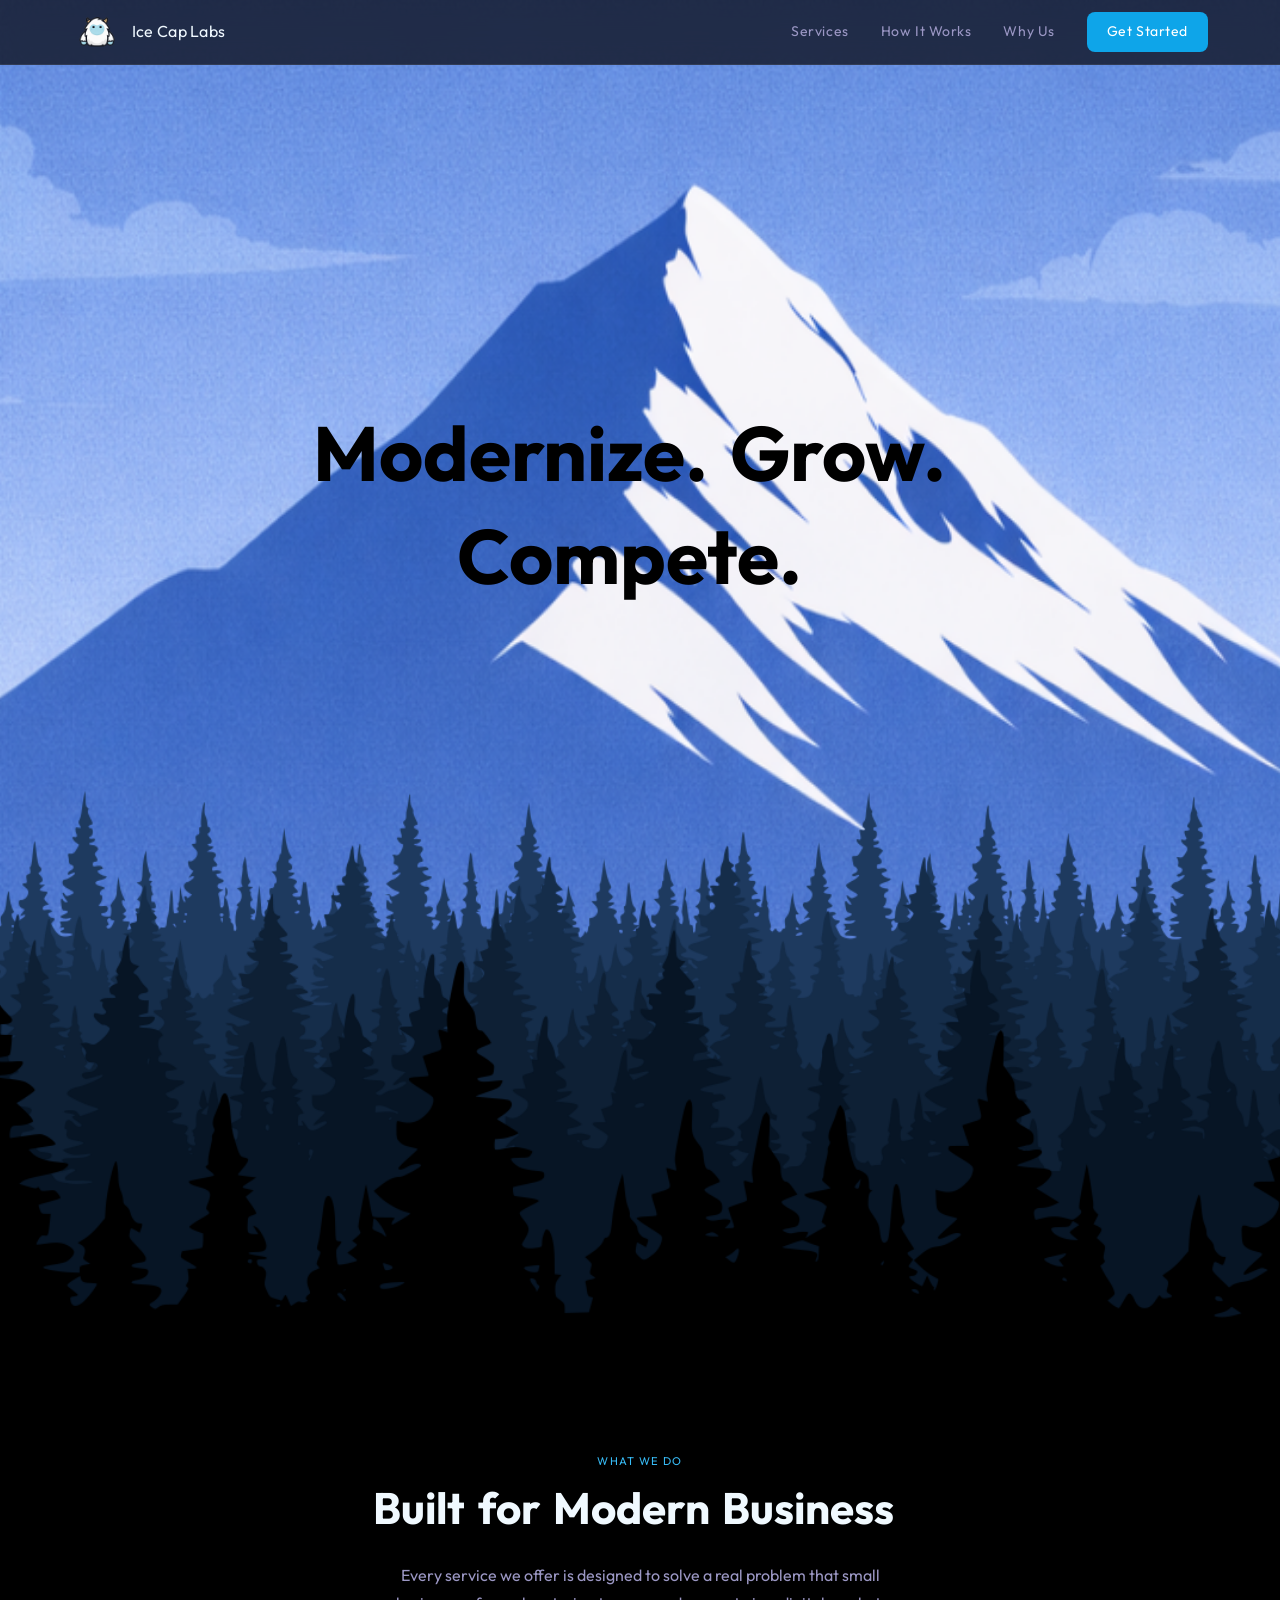
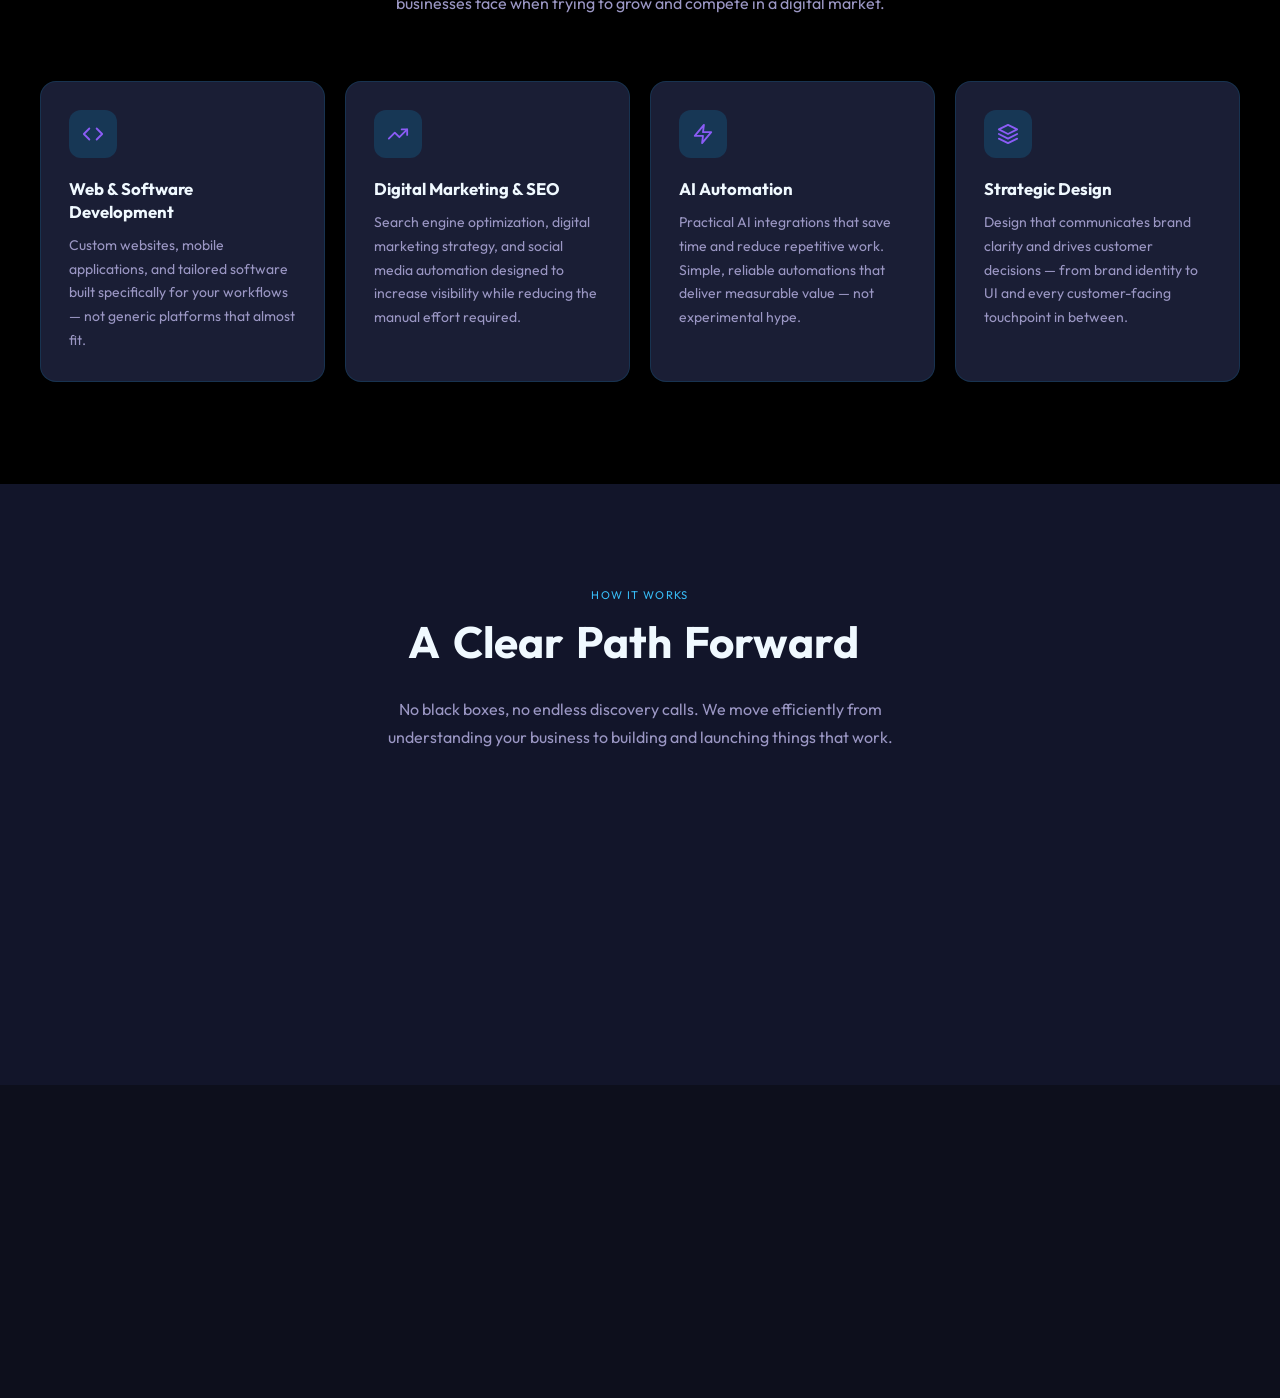
==== commit f2f92826: "Simplify hero to title only, add yeti logo - Replace SVG mountain icon with yeti-transparent.png in " ====
--- a/ghost-stack/index.html
+++ b/ghost-stack/index.html
@@ -17,12 +17,7 @@
   <nav id="site-nav">
     <div class="nav-inner">
       <a href="#" class="nav-logo" aria-label="Ice Cap Labs home">
-        <svg width="22" height="22" viewBox="0 0 100 100" fill="none" xmlns="http://www.w3.org/2000/svg" aria-hidden="true">
-          <!-- Mountain body -->
-          <polygon points="50,5 5,92 95,92" fill="#0ea5e9" opacity="0.9"/>
-          <!-- Snow cap -->
-          <polygon points="50,5 28,48 72,48" fill="#f0f9ff" opacity="0.95"/>
-        </svg>
+        <img src="yeti-transparent.png" alt="Ice Cap Labs" width="50" height="50" />
         <span>Ice Cap Labs</span>
       </a>
 
@@ -66,22 +61,7 @@
       </div>
 
       <div class="hero-content">
-        <div class="eyebrow-pill reveal" data-delay="0">Full-Stack Technology Partner</div>
         <h1 class="hero-title word-reveal" data-delay="0.15">Modernize. Grow. Compete.</h1>
-        <p class="hero-subtitle reveal" data-delay="0.35">
-          Ice Cap Labs combines web development, digital marketing, AI automation, and
-          strategic design into a single partner for small businesses ready to operate
-          at a modern standard.
-        </p>
-        <div class="hero-ctas reveal" data-delay="0.5">
-          <a href="#contact" class="btn-primary">Start the Conversation</a>
-          <a href="#services" class="btn-secondary">Explore Services</a>
-        </div>
-
-        <div class="hero-trust reveal" data-delay="0.65">
-          <span class="trust-dot"></span>
-          <span class="trust-text">Design &bull; Development &bull; Marketing &bull; AI Automation</span>
-        </div>
       </div>
     </section>
 
@@ -315,12 +295,7 @@
       <div class="footer-grid">
         <div class="footer-brand">
           <a href="#" class="nav-logo footer-logo" aria-label="Ice Cap Labs home">
-            <svg width="20" height="20" viewBox="0 0 100 100" fill="none" xmlns="http://www.w3.org/2000/svg" aria-hidden="true">
-              <!-- Mountain body -->
-              <polygon points="50,5 5,92 95,92" fill="#0ea5e9" opacity="0.9"/>
-              <!-- Snow cap -->
-              <polygon points="50,5 28,48 72,48" fill="#f0f9ff" opacity="0.95"/>
-            </svg>
+            <img src="yeti-transparent.png" alt="Ice Cap Labs" width="30" height="30" />
             <span>Ice Cap Labs</span>
           </a>
           <p class="footer-tagline">Your full-stack technology partner for modern business.</p>
--- a/ghost-stack/style.css
+++ b/ghost-stack/style.css
@@ -273,7 +273,7 @@
   width: 100%;
   text-align: center;
   margin: 0 auto;
-  margin-top: -10vh; /* pull content up so treeline frames it below */
+  margin-top: -30vh; /* pull content up so treeline frames it below */
   color: #000;
 }
 
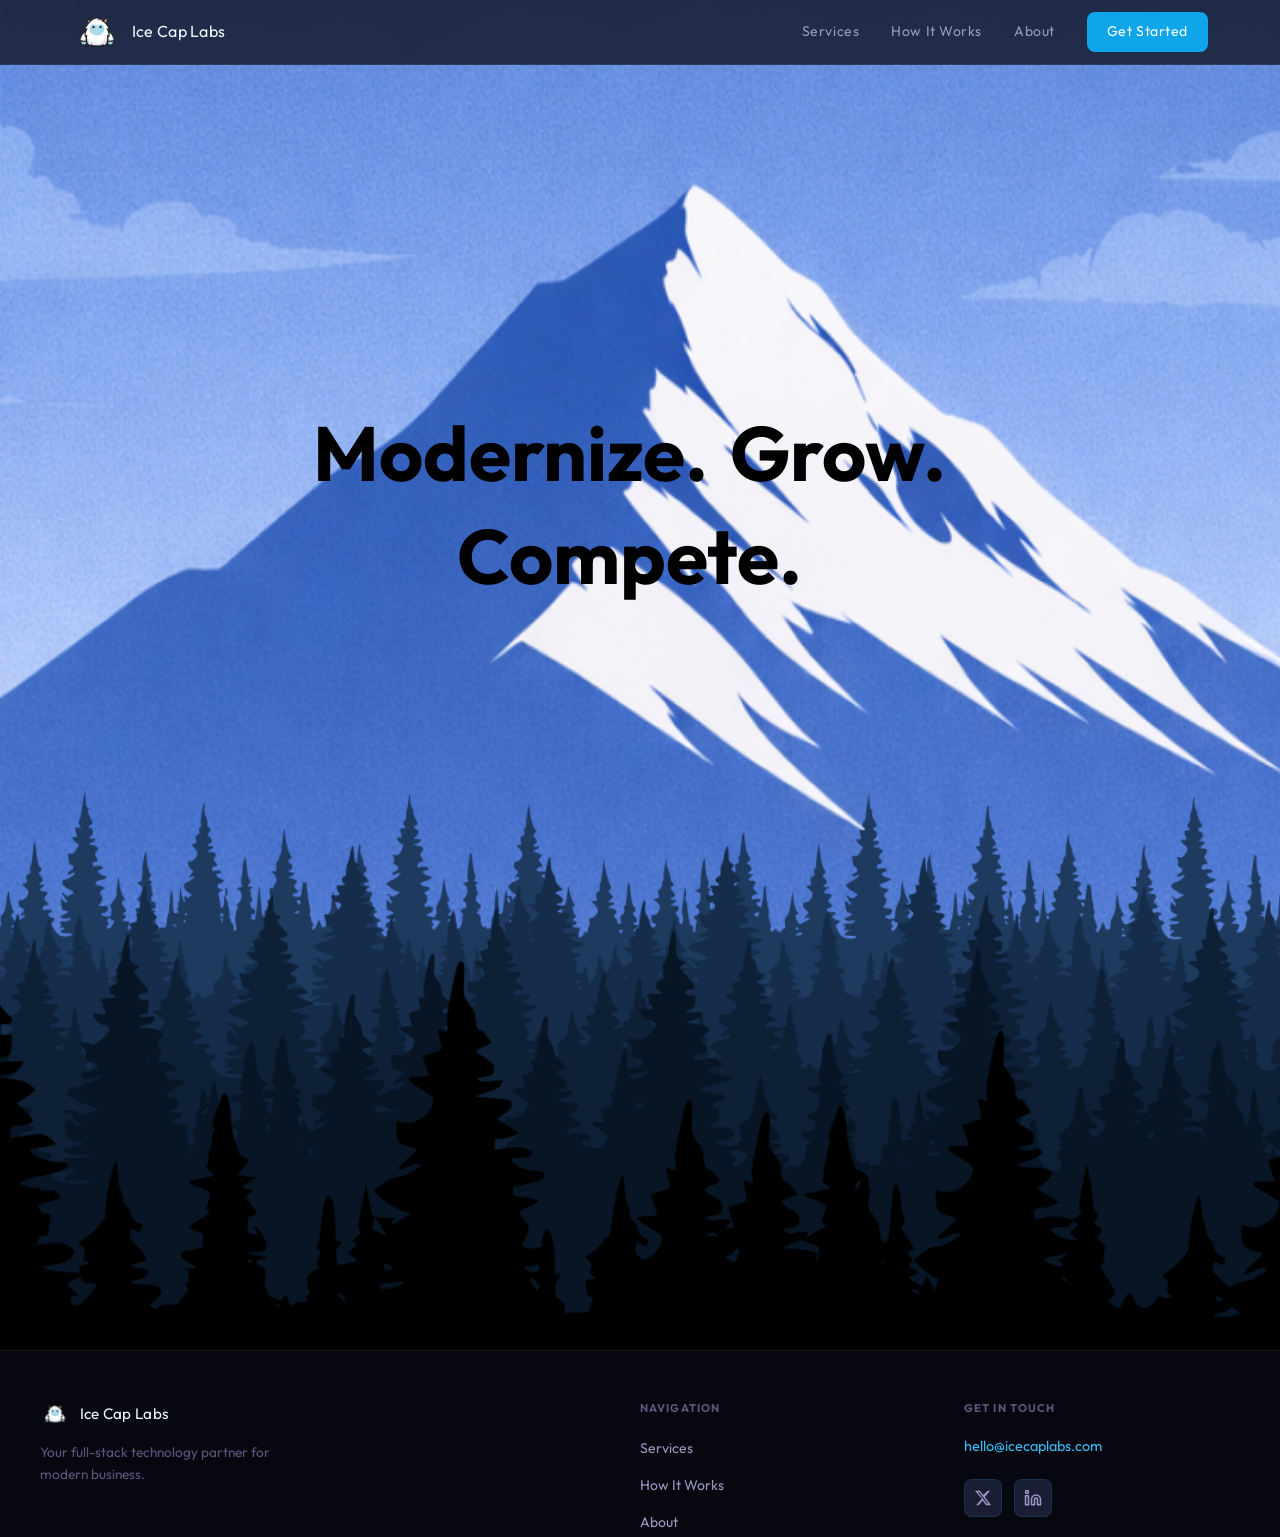
==== commit 2015071d: "Convert to multi-page site with Ghost Labs-inspired styling - Split single-page into services, proce" ====
--- a/ghost-stack/index.html
+++ b/ghost-stack/index.html
@@ -16,16 +16,16 @@
   <!-- NAVIGATION -->
   <nav id="site-nav">
     <div class="nav-inner">
-      <a href="#" class="nav-logo" aria-label="Ice Cap Labs home">
+      <a href="index.html" class="nav-logo" aria-label="Ice Cap Labs home">
         <img src="yeti-transparent.png" alt="Ice Cap Labs" width="50" height="50" />
         <span>Ice Cap Labs</span>
       </a>
 
       <div class="nav-links" id="nav-links">
-        <a href="#services">Services</a>
-        <a href="#process">How It Works</a>
-        <a href="#why">Why Us</a>
-        <a href="#contact" class="nav-cta">Get Started</a>
+        <a href="services.html">Services</a>
+        <a href="process.html">How It Works</a>
+        <a href="about.html">About</a>
+        <a href="contact.html" class="nav-cta">Get Started</a>
       </div>
 
       <button class="nav-burger" id="nav-burger" aria-label="Toggle menu" aria-expanded="false">
@@ -36,10 +36,10 @@
     </div>
 
     <div class="nav-mobile-menu" id="nav-mobile-menu" aria-hidden="true">
-      <a href="#services">Services</a>
-      <a href="#process">How It Works</a>
-      <a href="#why">Why Us</a>
-      <a href="#contact" class="nav-mobile-cta">Get Started</a>
+      <a href="services.html">Services</a>
+      <a href="process.html">How It Works</a>
+      <a href="about.html">About</a>
+      <a href="contact.html" class="nav-mobile-cta">Get Started</a>
     </div>
   </nav>
 
@@ -65,236 +65,12 @@
       </div>
     </section>
 
-    <!-- SERVICES -->
-    <section id="services" data-speed="0.75">
-      <div class="container">
-        <div class="section-header reveal">
-          <p class="section-eyebrow">What We Do</p>
-          <h2 class="section-title word-reveal" data-delay="0.05">Built for Modern Business</h2>
-          <p class="section-subtitle">
-            Every service we offer is designed to solve a real problem that small businesses
-            face when trying to grow and compete in a digital market.
-          </p>
-        </div>
-
-        <div class="services-grid">
-          <div class="service-card reveal" data-delay="0.0">
-            <div class="service-icon-wrap">
-              <svg width="22" height="22" viewBox="0 0 24 24" fill="none" stroke="#8b5cf6" stroke-width="2" stroke-linecap="round" stroke-linejoin="round">
-                <polyline points="16 18 22 12 16 6"/>
-                <polyline points="8 6 2 12 8 18"/>
-              </svg>
-            </div>
-            <h3>Web &amp; Software Development</h3>
-            <p>Custom websites, mobile applications, and tailored software built specifically for your workflows — not generic platforms that almost fit.</p>
-          </div>
-
-          <div class="service-card reveal" data-delay="0.1">
-            <div class="service-icon-wrap">
-              <svg width="22" height="22" viewBox="0 0 24 24" fill="none" stroke="#8b5cf6" stroke-width="2" stroke-linecap="round" stroke-linejoin="round">
-                <polyline points="22 7 13.5 15.5 8.5 10.5 2 17"/>
-                <polyline points="16 7 22 7 22 13"/>
-              </svg>
-            </div>
-            <h3>Digital Marketing &amp; SEO</h3>
-            <p>Search engine optimization, digital marketing strategy, and social media automation designed to increase visibility while reducing the manual effort required.</p>
-          </div>
-
-          <div class="service-card reveal" data-delay="0.2">
-            <div class="service-icon-wrap">
-              <svg width="22" height="22" viewBox="0 0 24 24" fill="none" stroke="#8b5cf6" stroke-width="2" stroke-linecap="round" stroke-linejoin="round">
-                <polygon points="13 2 3 14 12 14 11 22 21 10 12 10 13 2"/>
-              </svg>
-            </div>
-            <h3>AI Automation</h3>
-            <p>Practical AI integrations that save time and reduce repetitive work. Simple, reliable automations that deliver measurable value — not experimental hype.</p>
-          </div>
-
-          <div class="service-card reveal" data-delay="0.3">
-            <div class="service-icon-wrap">
-              <svg width="22" height="22" viewBox="0 0 24 24" fill="none" stroke="#8b5cf6" stroke-width="2" stroke-linecap="round" stroke-linejoin="round">
-                <path d="M12 2L2 7l10 5 10-5-10-5z"/>
-                <path d="M2 17l10 5 10-5"/>
-                <path d="M2 12l10 5 10-5"/>
-              </svg>
-            </div>
-            <h3>Strategic Design</h3>
-            <p>Design that communicates brand clarity and drives customer decisions — from brand identity to UI and every customer-facing touchpoint in between.</p>
-          </div>
-        </div>
-      </div>
-    </section>
-
-    <!-- HOW WE WORK -->
-    <section id="process" data-speed="0.75">
-      <div class="container">
-        <div class="section-header reveal">
-          <p class="section-eyebrow">How It Works</p>
-          <h2 class="section-title word-reveal" data-delay="0.05">A Clear Path Forward</h2>
-          <p class="section-subtitle">
-            No black boxes, no endless discovery calls. We move efficiently from understanding
-            your business to building and launching things that work.
-          </p>
-        </div>
-
-        <div class="process-steps">
-          <div class="process-step reveal" data-delay="0.0">
-            <div class="step-number-wrap">01</div>
-            <h3 class="step-title">Discover</h3>
-            <p class="step-desc">We learn your business, goals, and gaps. No jargon — just listening and honest assessment.</p>
-          </div>
-          <div class="process-step reveal" data-delay="0.1">
-            <div class="step-number-wrap">02</div>
-            <h3 class="step-title">Design</h3>
-            <p class="step-desc">We architect a technology strategy tailored to your size, your customers, and your budget.</p>
-          </div>
-          <div class="process-step reveal" data-delay="0.2">
-            <div class="step-number-wrap">03</div>
-            <h3 class="step-title">Build &amp; Launch</h3>
-            <p class="step-desc">Development, marketing systems, and automation deployed. You see progress at every step.</p>
-          </div>
-          <div class="process-step reveal" data-delay="0.3">
-            <div class="step-number-wrap">04</div>
-            <h3 class="step-title">Grow</h3>
-            <p class="step-desc">Ongoing support, optimization, and expansion as your business scales. We grow with you.</p>
-          </div>
-        </div>
-      </div>
-    </section>
-
-    <!-- WHY ICE CAP LABS -->
-    <section id="why" data-speed="0.75">
-      <div class="container">
-        <div class="section-header reveal">
-          <p class="section-eyebrow">Why Ice Cap Labs</p>
-          <h2 class="section-title word-reveal" data-delay="0.05">One Partner. Full Stack.</h2>
-          <p class="section-subtitle">
-            Most agencies specialize. Most consultants are expensive. Ice Cap Labs is built to
-            be the technology partner that small businesses actually need.
-          </p>
-        </div>
-
-        <div class="why-grid">
-          <div class="why-item reveal" data-delay="0.0">
-            <div class="why-icon">
-              <svg width="18" height="18" viewBox="0 0 24 24" fill="none" stroke="#8b5cf6" stroke-width="2" stroke-linecap="round" stroke-linejoin="round">
-                <path d="M22 11.08V12a10 10 0 1 1-5.93-9.14"/>
-                <polyline points="22 4 12 14.01 9 11.01"/>
-              </svg>
-            </div>
-            <div>
-              <h3>No Overhead Bloat</h3>
-              <p>You get a senior team without the in-house cost of hiring, benefits, and management overhead.</p>
-            </div>
-          </div>
-
-          <div class="why-item reveal" data-delay="0.05">
-            <div class="why-icon">
-              <svg width="18" height="18" viewBox="0 0 24 24" fill="none" stroke="#8b5cf6" stroke-width="2" stroke-linecap="round" stroke-linejoin="round">
-                <rect x="2" y="3" width="20" height="14" rx="2" ry="2"/>
-                <line x1="8" y1="21" x2="16" y2="21"/>
-                <line x1="12" y1="17" x2="12" y2="21"/>
-              </svg>
-            </div>
-            <div>
-              <h3>One Partner, Full Stack</h3>
-              <p>Development, marketing, AI, and design under one roof. No coordinating between multiple agencies.</p>
-            </div>
-          </div>
-
-          <div class="why-item reveal" data-delay="0.1">
-            <div class="why-icon">
-              <svg width="18" height="18" viewBox="0 0 24 24" fill="none" stroke="#8b5cf6" stroke-width="2" stroke-linecap="round" stroke-linejoin="round">
-                <path d="M17 21v-2a4 4 0 0 0-4-4H5a4 4 0 0 0-4 4v2"/>
-                <circle cx="9" cy="7" r="4"/>
-                <path d="M23 21v-2a4 4 0 0 0-3-3.87"/>
-                <path d="M16 3.13a4 4 0 0 1 0 7.75"/>
-              </svg>
-            </div>
-            <div>
-              <h3>Built for Small Business</h3>
-              <p>No enterprise pricing. No enterprise complexity. Solutions sized and priced for where you actually are.</p>
-            </div>
-          </div>
-
-          <div class="why-item reveal" data-delay="0.15">
-            <div class="why-icon">
-              <svg width="18" height="18" viewBox="0 0 24 24" fill="none" stroke="#8b5cf6" stroke-width="2" stroke-linecap="round" stroke-linejoin="round">
-                <polygon points="13 2 3 14 12 14 11 22 21 10 12 10 13 2"/>
-              </svg>
-            </div>
-            <div>
-              <h3>Practical AI, Not Hype</h3>
-              <p>Automations that actually save you hours per week — not experimental demos that look impressive and deliver nothing.</p>
-            </div>
-          </div>
-
-          <div class="why-item reveal" data-delay="0.2">
-            <div class="why-icon">
-              <svg width="18" height="18" viewBox="0 0 24 24" fill="none" stroke="#8b5cf6" stroke-width="2" stroke-linecap="round" stroke-linejoin="round">
-                <circle cx="12" cy="12" r="10"/>
-                <line x1="12" y1="8" x2="12" y2="12"/>
-                <line x1="12" y1="16" x2="12.01" y2="16"/>
-              </svg>
-            </div>
-            <div>
-              <h3>Strategic Thinking</h3>
-              <p>We think about your business model, not just your current task list. Technology should serve your strategy.</p>
-            </div>
-          </div>
-
-          <div class="why-item reveal" data-delay="0.25">
-            <div class="why-icon">
-              <svg width="18" height="18" viewBox="0 0 24 24" fill="none" stroke="#8b5cf6" stroke-width="2" stroke-linecap="round" stroke-linejoin="round">
-                <path d="M1 12s4-8 11-8 11 8 11 8-4 8-11 8-11-8-11-8z"/>
-                <circle cx="12" cy="12" r="3"/>
-              </svg>
-            </div>
-            <div>
-              <h3>Transparent Process</h3>
-              <p>You see everything. No black boxes, no mystery retainers. Clear deliverables and honest communication at every stage.</p>
-            </div>
-          </div>
-        </div>
-      </div>
-    </section>
-
-    <!-- CONTACT / CTA -->
-    <section id="contact" data-speed="0.75">
-      <div class="container">
-        <div class="contact-card reveal">
-          <div class="contact-glow" aria-hidden="true"></div>
-          <p class="section-eyebrow">Ready to Modernize?</p>
-          <h2 class="contact-title word-reveal" data-delay="0.05">Let's Build Something Together</h2>
-          <p class="contact-subtitle">
-            Tell us where you are and where you want to go. We'll put together a clear picture
-            of what it would take to get there.
-          </p>
-          <form class="contact-form" id="contact-form" novalidate>
-            <div class="form-row">
-              <input
-                type="email"
-                id="contact-email"
-                name="email"
-                placeholder="your@email.com"
-                autocomplete="email"
-                required
-                aria-label="Your email address"
-              />
-              <button type="submit" class="btn-primary">Get Started</button>
-            </div>
-            <p class="form-note">No spam. Just a conversation about your business.</p>
-          </form>
-        </div>
-      </div>
-    </section>
-
     <!-- FOOTER -->
     <footer id="site-footer" data-speed="0.75">
     <div class="container">
       <div class="footer-grid">
         <div class="footer-brand">
-          <a href="#" class="nav-logo footer-logo" aria-label="Ice Cap Labs home">
+          <a href="index.html" class="nav-logo footer-logo" aria-label="Ice Cap Labs home">
             <img src="yeti-transparent.png" alt="Ice Cap Labs" width="30" height="30" />
             <span>Ice Cap Labs</span>
           </a>
@@ -304,10 +80,10 @@
         <div class="footer-links">
           <h4>Navigation</h4>
           <ul>
-            <li><a href="#services">Services</a></li>
-            <li><a href="#process">How It Works</a></li>
-            <li><a href="#why">Why Ice Cap Labs</a></li>
-            <li><a href="#contact">Contact</a></li>
+            <li><a href="services.html">Services</a></li>
+            <li><a href="process.html">How It Works</a></li>
+            <li><a href="about.html">About</a></li>
+            <li><a href="contact.html">Contact</a></li>
           </ul>
         </div>
 
--- a/ghost-stack/style.css
+++ b/ghost-stack/style.css
@@ -778,3 +778,194 @@
   outline-offset: 3px;
   border-radius: 4px;
 }
+
+/* ── Inner pages ─────────────────────────────────────────── */
+.page-header {
+  padding: calc(64px + 4rem) clamp(1rem, 4vw, 2rem) clamp(3rem, 6vw, 5rem);
+  text-align: center;
+  background: var(--bg-void);
+}
+
+.page-title {
+  font-size: clamp(2.5rem, 7vw, 5rem);
+  color: var(--text-primary);
+  line-height: 1.05;
+  letter-spacing: -0.02em;
+  margin-bottom: 1.25rem;
+}
+
+.page-subtitle {
+  font-size: clamp(1rem, 2vw, 1.15rem);
+  color: var(--text-secondary);
+  max-width: 580px;
+  margin: 0 auto;
+  line-height: 1.75;
+}
+
+/* ── Service blocks (Ghost Labs inspired) ────────────────── */
+.blocks-section {
+  padding: clamp(3rem, 6vw, 5rem) clamp(1rem, 4vw, 2rem);
+}
+
+.blocks-container {
+  max-width: 1200px;
+  margin: 0 auto;
+}
+
+.service-block {
+  padding: clamp(2rem, 4vw, 3rem) 0;
+  border-bottom: 1px solid var(--border-dim);
+  cursor: default;
+  transition: background 0.3s;
+}
+.service-block:last-child {
+  border-bottom: none;
+}
+
+.block-inner {
+  display: grid;
+  grid-template-columns: 1fr;
+  gap: 1.5rem;
+  align-items: start;
+}
+@media (min-width: 768px) {
+  .block-inner {
+    grid-template-columns: 1fr 1fr;
+    gap: 4rem;
+  }
+}
+
+.block-number {
+  font-size: 0.75rem;
+  letter-spacing: 0.12em;
+  text-transform: uppercase;
+  color: var(--accent);
+  margin-bottom: 0.75rem;
+}
+
+.block-title {
+  font-size: clamp(1.75rem, 4vw, 3rem);
+  color: var(--text-muted);
+  line-height: 1.15;
+  letter-spacing: -0.01em;
+  transition: color 0.5s;
+}
+.service-block:hover .block-title {
+  color: var(--text-primary);
+}
+
+.block-desc {
+  font-size: 1rem;
+  color: var(--text-muted);
+  line-height: 1.75;
+  transition: color 0.5s;
+}
+.service-block:hover .block-desc {
+  color: var(--text-secondary);
+}
+
+.block-list {
+  margin-top: 1.25rem;
+  display: flex;
+  flex-direction: column;
+  gap: 0.6rem;
+}
+
+.block-list li {
+  font-size: 0.9rem;
+  color: var(--text-muted);
+  padding-left: 1.25rem;
+  position: relative;
+  line-height: 1.6;
+  transition: color 0.5s;
+}
+.service-block:hover .block-list li {
+  color: var(--text-secondary);
+}
+.block-list li::before {
+  content: '';
+  position: absolute;
+  left: 0;
+  top: 0.55em;
+  width: 6px;
+  height: 6px;
+  border-radius: 50%;
+  background: var(--accent);
+  opacity: 0.4;
+  transition: opacity 0.5s;
+}
+.service-block:hover .block-list li::before {
+  opacity: 1;
+}
+
+/* Step number large */
+.step-number-lg {
+  font-size: clamp(3rem, 8vw, 6rem);
+  color: var(--accent);
+  opacity: 0.15;
+  font-weight: 700;
+  line-height: 1;
+  margin-bottom: 0.5rem;
+  transition: opacity 0.5s;
+}
+.service-block:hover .step-number-lg {
+  opacity: 0.4;
+}
+
+/* ── Inner page CTA section ──────────────────────────────── */
+.page-cta {
+  padding: clamp(4rem, 8vw, 6rem) clamp(1rem, 4vw, 2rem);
+  text-align: center;
+  background: var(--bg-deep);
+}
+
+.page-cta h2 {
+  font-size: clamp(1.75rem, 4vw, 2.75rem);
+  color: var(--text-primary);
+  margin-bottom: 1rem;
+}
+
+.page-cta p {
+  font-size: 1rem;
+  color: var(--text-secondary);
+  max-width: 480px;
+  margin: 0 auto 2rem;
+  line-height: 1.75;
+}
+
+/* ── What to expect (contact page) ───────────────────────── */
+.expect-grid {
+  display: grid;
+  grid-template-columns: 1fr;
+  gap: 2rem;
+  max-width: 900px;
+  margin: 0 auto;
+}
+@media (min-width: 640px) {
+  .expect-grid { grid-template-columns: repeat(3, 1fr); }
+}
+
+.expect-item {
+  text-align: center;
+  padding: 1.5rem;
+}
+
+.expect-number {
+  font-size: 2rem;
+  color: var(--accent);
+  font-weight: 700;
+  opacity: 0.3;
+  margin-bottom: 0.75rem;
+}
+
+.expect-item h3 {
+  font-size: 1rem;
+  color: var(--text-primary);
+  margin-bottom: 0.5rem;
+}
+
+.expect-item p {
+  font-size: 0.875rem;
+  color: var(--text-secondary);
+  line-height: 1.7;
+}
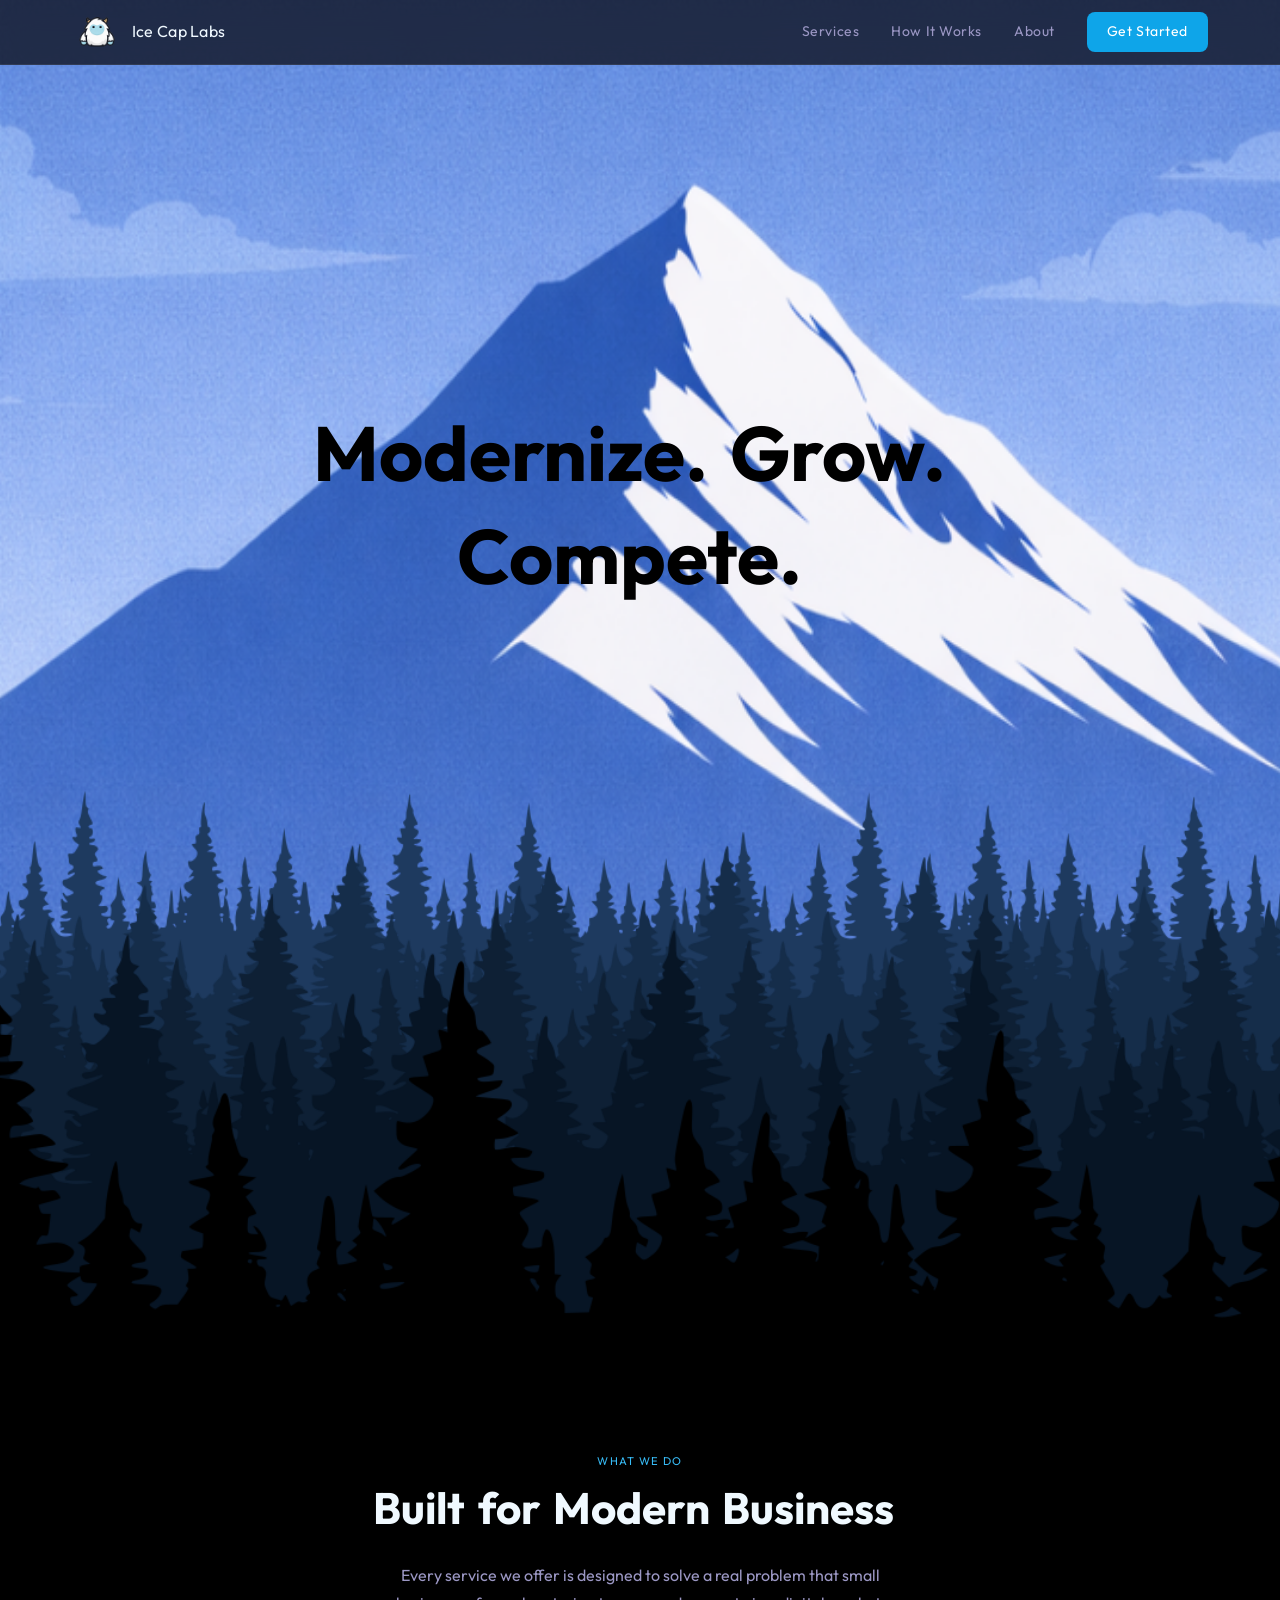
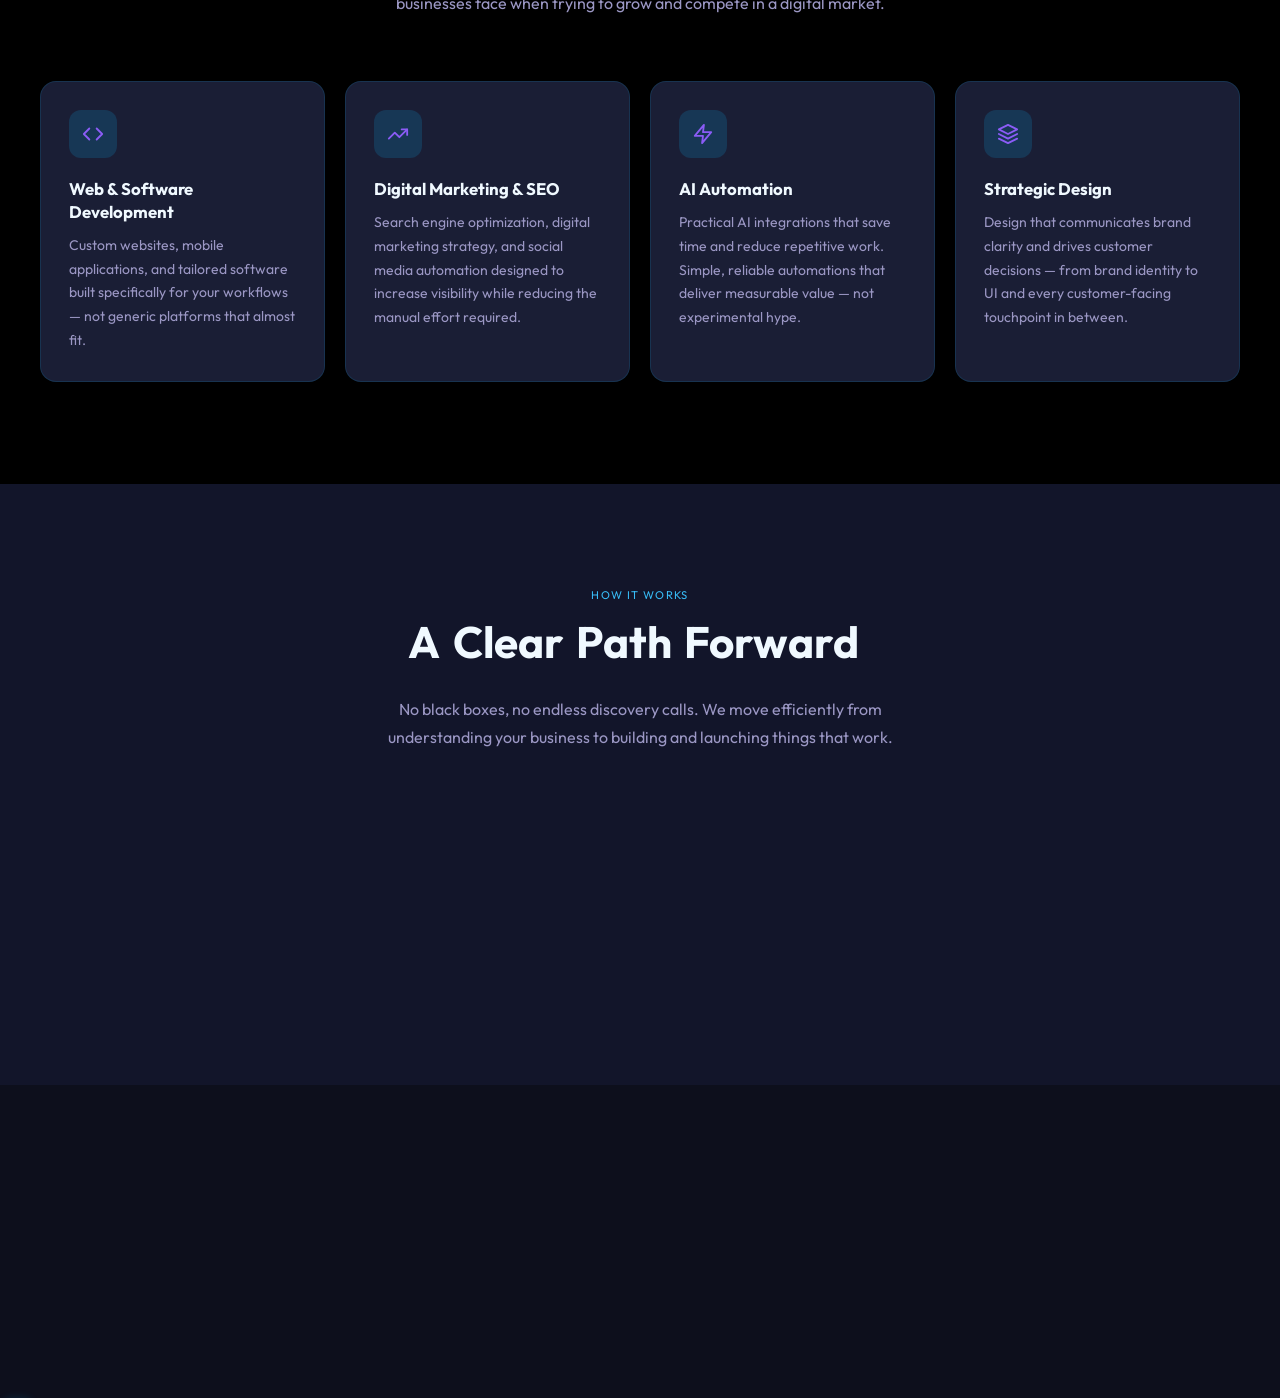
==== commit 7c47b5fd: "Restore full home page, add snowflake cursor, and mountain climb process page - Restore all sections" ====
--- a/ghost-stack/index.html
+++ b/ghost-stack/index.html
@@ -65,6 +65,230 @@
       </div>
     </section>
 
+    <!-- SERVICES -->
+    <section id="services" data-speed="0.75">
+      <div class="container">
+        <div class="section-header reveal">
+          <p class="section-eyebrow">What We Do</p>
+          <h2 class="section-title word-reveal" data-delay="0.05">Built for Modern Business</h2>
+          <p class="section-subtitle">
+            Every service we offer is designed to solve a real problem that small businesses
+            face when trying to grow and compete in a digital market.
+          </p>
+        </div>
+
+        <div class="services-grid">
+          <div class="service-card reveal" data-delay="0.0">
+            <div class="service-icon-wrap">
+              <svg width="22" height="22" viewBox="0 0 24 24" fill="none" stroke="#8b5cf6" stroke-width="2" stroke-linecap="round" stroke-linejoin="round">
+                <polyline points="16 18 22 12 16 6"/>
+                <polyline points="8 6 2 12 8 18"/>
+              </svg>
+            </div>
+            <h3>Web &amp; Software Development</h3>
+            <p>Custom websites, mobile applications, and tailored software built specifically for your workflows — not generic platforms that almost fit.</p>
+          </div>
+
+          <div class="service-card reveal" data-delay="0.1">
+            <div class="service-icon-wrap">
+              <svg width="22" height="22" viewBox="0 0 24 24" fill="none" stroke="#8b5cf6" stroke-width="2" stroke-linecap="round" stroke-linejoin="round">
+                <polyline points="22 7 13.5 15.5 8.5 10.5 2 17"/>
+                <polyline points="16 7 22 7 22 13"/>
+              </svg>
+            </div>
+            <h3>Digital Marketing &amp; SEO</h3>
+            <p>Search engine optimization, digital marketing strategy, and social media automation designed to increase visibility while reducing the manual effort required.</p>
+          </div>
+
+          <div class="service-card reveal" data-delay="0.2">
+            <div class="service-icon-wrap">
+              <svg width="22" height="22" viewBox="0 0 24 24" fill="none" stroke="#8b5cf6" stroke-width="2" stroke-linecap="round" stroke-linejoin="round">
+                <polygon points="13 2 3 14 12 14 11 22 21 10 12 10 13 2"/>
+              </svg>
+            </div>
+            <h3>AI Automation</h3>
+            <p>Practical AI integrations that save time and reduce repetitive work. Simple, reliable automations that deliver measurable value — not experimental hype.</p>
+          </div>
+
+          <div class="service-card reveal" data-delay="0.3">
+            <div class="service-icon-wrap">
+              <svg width="22" height="22" viewBox="0 0 24 24" fill="none" stroke="#8b5cf6" stroke-width="2" stroke-linecap="round" stroke-linejoin="round">
+                <path d="M12 2L2 7l10 5 10-5-10-5z"/>
+                <path d="M2 17l10 5 10-5"/>
+                <path d="M2 12l10 5 10-5"/>
+              </svg>
+            </div>
+            <h3>Strategic Design</h3>
+            <p>Design that communicates brand clarity and drives customer decisions — from brand identity to UI and every customer-facing touchpoint in between.</p>
+          </div>
+        </div>
+      </div>
+    </section>
+
+    <!-- HOW WE WORK -->
+    <section id="process" data-speed="0.75">
+      <div class="container">
+        <div class="section-header reveal">
+          <p class="section-eyebrow">How It Works</p>
+          <h2 class="section-title word-reveal" data-delay="0.05">A Clear Path Forward</h2>
+          <p class="section-subtitle">
+            No black boxes, no endless discovery calls. We move efficiently from understanding
+            your business to building and launching things that work.
+          </p>
+        </div>
+
+        <div class="process-steps">
+          <div class="process-step reveal" data-delay="0.0">
+            <div class="step-number-wrap">01</div>
+            <h3 class="step-title">Discover</h3>
+            <p class="step-desc">We learn your business, goals, and gaps. No jargon — just listening and honest assessment.</p>
+          </div>
+          <div class="process-step reveal" data-delay="0.1">
+            <div class="step-number-wrap">02</div>
+            <h3 class="step-title">Design</h3>
+            <p class="step-desc">We architect a technology strategy tailored to your size, your customers, and your budget.</p>
+          </div>
+          <div class="process-step reveal" data-delay="0.2">
+            <div class="step-number-wrap">03</div>
+            <h3 class="step-title">Build &amp; Launch</h3>
+            <p class="step-desc">Development, marketing systems, and automation deployed. You see progress at every step.</p>
+          </div>
+          <div class="process-step reveal" data-delay="0.3">
+            <div class="step-number-wrap">04</div>
+            <h3 class="step-title">Grow</h3>
+            <p class="step-desc">Ongoing support, optimization, and expansion as your business scales. We grow with you.</p>
+          </div>
+        </div>
+      </div>
+    </section>
+
+    <!-- WHY ICE CAP LABS -->
+    <section id="why" data-speed="0.75">
+      <div class="container">
+        <div class="section-header reveal">
+          <p class="section-eyebrow">Why Ice Cap Labs</p>
+          <h2 class="section-title word-reveal" data-delay="0.05">One Partner. Full Stack.</h2>
+          <p class="section-subtitle">
+            Most agencies specialize. Most consultants are expensive. Ice Cap Labs is built to
+            be the technology partner that small businesses actually need.
+          </p>
+        </div>
+
+        <div class="why-grid">
+          <div class="why-item reveal" data-delay="0.0">
+            <div class="why-icon">
+              <svg width="18" height="18" viewBox="0 0 24 24" fill="none" stroke="#8b5cf6" stroke-width="2" stroke-linecap="round" stroke-linejoin="round">
+                <path d="M22 11.08V12a10 10 0 1 1-5.93-9.14"/>
+                <polyline points="22 4 12 14.01 9 11.01"/>
+              </svg>
+            </div>
+            <div>
+              <h3>No Overhead Bloat</h3>
+              <p>You get a senior team without the in-house cost of hiring, benefits, and management overhead.</p>
+            </div>
+          </div>
+
+          <div class="why-item reveal" data-delay="0.05">
+            <div class="why-icon">
+              <svg width="18" height="18" viewBox="0 0 24 24" fill="none" stroke="#8b5cf6" stroke-width="2" stroke-linecap="round" stroke-linejoin="round">
+                <rect x="2" y="3" width="20" height="14" rx="2" ry="2"/>
+                <line x1="8" y1="21" x2="16" y2="21"/>
+                <line x1="12" y1="17" x2="12" y2="21"/>
+              </svg>
+            </div>
+            <div>
+              <h3>One Partner, Full Stack</h3>
+              <p>Development, marketing, AI, and design under one roof. No coordinating between multiple agencies.</p>
+            </div>
+          </div>
+
+          <div class="why-item reveal" data-delay="0.1">
+            <div class="why-icon">
+              <svg width="18" height="18" viewBox="0 0 24 24" fill="none" stroke="#8b5cf6" stroke-width="2" stroke-linecap="round" stroke-linejoin="round">
+                <path d="M17 21v-2a4 4 0 0 0-4-4H5a4 4 0 0 0-4 4v2"/>
+                <circle cx="9" cy="7" r="4"/>
+                <path d="M23 21v-2a4 4 0 0 0-3-3.87"/>
+                <path d="M16 3.13a4 4 0 0 1 0 7.75"/>
+              </svg>
+            </div>
+            <div>
+              <h3>Built for Small Business</h3>
+              <p>No enterprise pricing. No enterprise complexity. Solutions sized and priced for where you actually are.</p>
+            </div>
+          </div>
+
+          <div class="why-item reveal" data-delay="0.15">
+            <div class="why-icon">
+              <svg width="18" height="18" viewBox="0 0 24 24" fill="none" stroke="#8b5cf6" stroke-width="2" stroke-linecap="round" stroke-linejoin="round">
+                <polygon points="13 2 3 14 12 14 11 22 21 10 12 10 13 2"/>
+              </svg>
+            </div>
+            <div>
+              <h3>Practical AI, Not Hype</h3>
+              <p>Automations that actually save you hours per week — not experimental demos that look impressive and deliver nothing.</p>
+            </div>
+          </div>
+
+          <div class="why-item reveal" data-delay="0.2">
+            <div class="why-icon">
+              <svg width="18" height="18" viewBox="0 0 24 24" fill="none" stroke="#8b5cf6" stroke-width="2" stroke-linecap="round" stroke-linejoin="round">
+                <circle cx="12" cy="12" r="10"/>
+                <line x1="12" y1="8" x2="12" y2="12"/>
+                <line x1="12" y1="16" x2="12.01" y2="16"/>
+              </svg>
+            </div>
+            <div>
+              <h3>Strategic Thinking</h3>
+              <p>We think about your business model, not just your current task list. Technology should serve your strategy.</p>
+            </div>
+          </div>
+
+          <div class="why-item reveal" data-delay="0.25">
+            <div class="why-icon">
+              <svg width="18" height="18" viewBox="0 0 24 24" fill="none" stroke="#8b5cf6" stroke-width="2" stroke-linecap="round" stroke-linejoin="round">
+                <path d="M1 12s4-8 11-8 11 8 11 8-4 8-11 8-11-8-11-8z"/>
+                <circle cx="12" cy="12" r="3"/>
+              </svg>
+            </div>
+            <div>
+              <h3>Transparent Process</h3>
+              <p>You see everything. No black boxes, no mystery retainers. Clear deliverables and honest communication at every stage.</p>
+            </div>
+          </div>
+        </div>
+      </div>
+    </section>
+
+    <!-- CONTACT / CTA -->
+    <section id="contact" data-speed="0.75">
+      <div class="container">
+        <div class="contact-card reveal">
+          <div class="contact-glow" aria-hidden="true"></div>
+          <p class="section-eyebrow">Ready to Modernize?</p>
+          <h2 class="contact-title word-reveal" data-delay="0.05">Let's Build Something Together</h2>
+          <p class="contact-subtitle">
+            Tell us where you are and where you want to go. We'll put together a clear picture
+            of what it would take to get there.
+          </p>
+          <form class="contact-form" id="contact-form" novalidate>
+            <div class="form-row">
+              <input
+                type="email"
+                id="contact-email"
+                name="email"
+                placeholder="your@email.com"
+                autocomplete="email"
+                required
+                aria-label="Your email address"
+              />
+              <button type="submit" class="btn-primary">Get Started</button>
+            </div>
+            <p class="form-note">No spam. Just a conversation about your business.</p>
+          </form>
+        </div>
+      </div>
+    </section>
+
     <!-- FOOTER -->
     <footer id="site-footer" data-speed="0.75">
     <div class="container">
--- a/ghost-stack/style.css
+++ b/ghost-stack/style.css
@@ -969,3 +969,52 @@
   color: var(--text-secondary);
   line-height: 1.7;
 }
+
+/* ── Snowflake cursor ────────────────────────────────────── */
+.snowflake-cursor,
+.snowflake-trail {
+  position: fixed;
+  pointer-events: none;
+  z-index: 9999;
+  user-select: none;
+  font-family: sans-serif;
+  line-height: 1;
+}
+
+.snowflake-cursor {
+  color: var(--accent);
+  opacity: 0.95;
+  transition: opacity 0.2s, transform 0.3s ease;
+  filter: drop-shadow(0 0 6px rgba(14,165,233,0.6));
+}
+
+.snowflake-cursor.hovering {
+  animation: spin-cw 1.5s linear infinite;
+}
+
+.snowflake-trail {
+  color: var(--accent);
+  opacity: 0.3;
+  filter: drop-shadow(0 0 14px rgba(14,165,233,0.5));
+  transition: opacity 0.3s;
+}
+
+.snowflake-trail.hovering {
+  animation: spin-ccw 2s linear infinite;
+  opacity: 0.45;
+}
+
+@keyframes spin-cw {
+  from { transform: rotate(0deg); }
+  to   { transform: rotate(360deg); }
+}
+@keyframes spin-ccw {
+  from { transform: rotate(0deg); }
+  to   { transform: rotate(-360deg); }
+}
+
+/* Hide on touch devices */
+@media (hover: none) {
+  .snowflake-cursor,
+  .snowflake-trail { display: none; }
+}
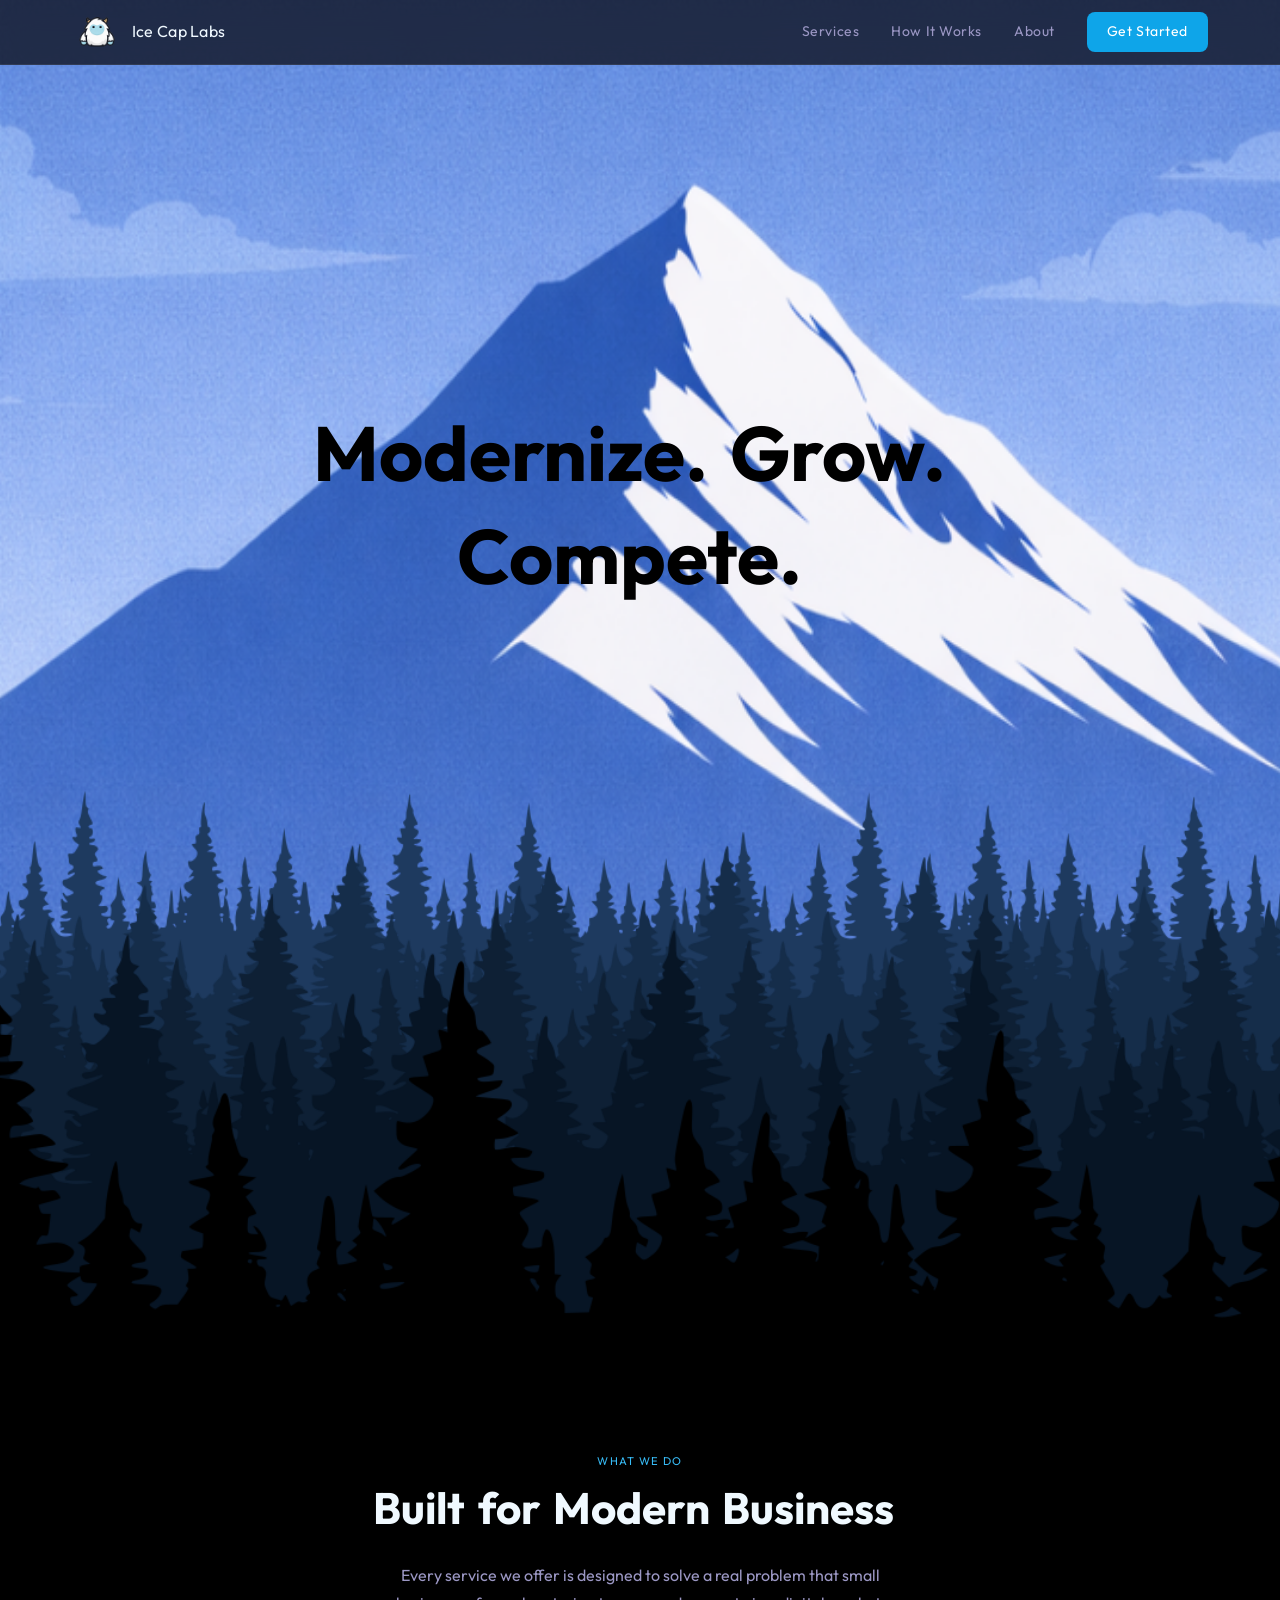
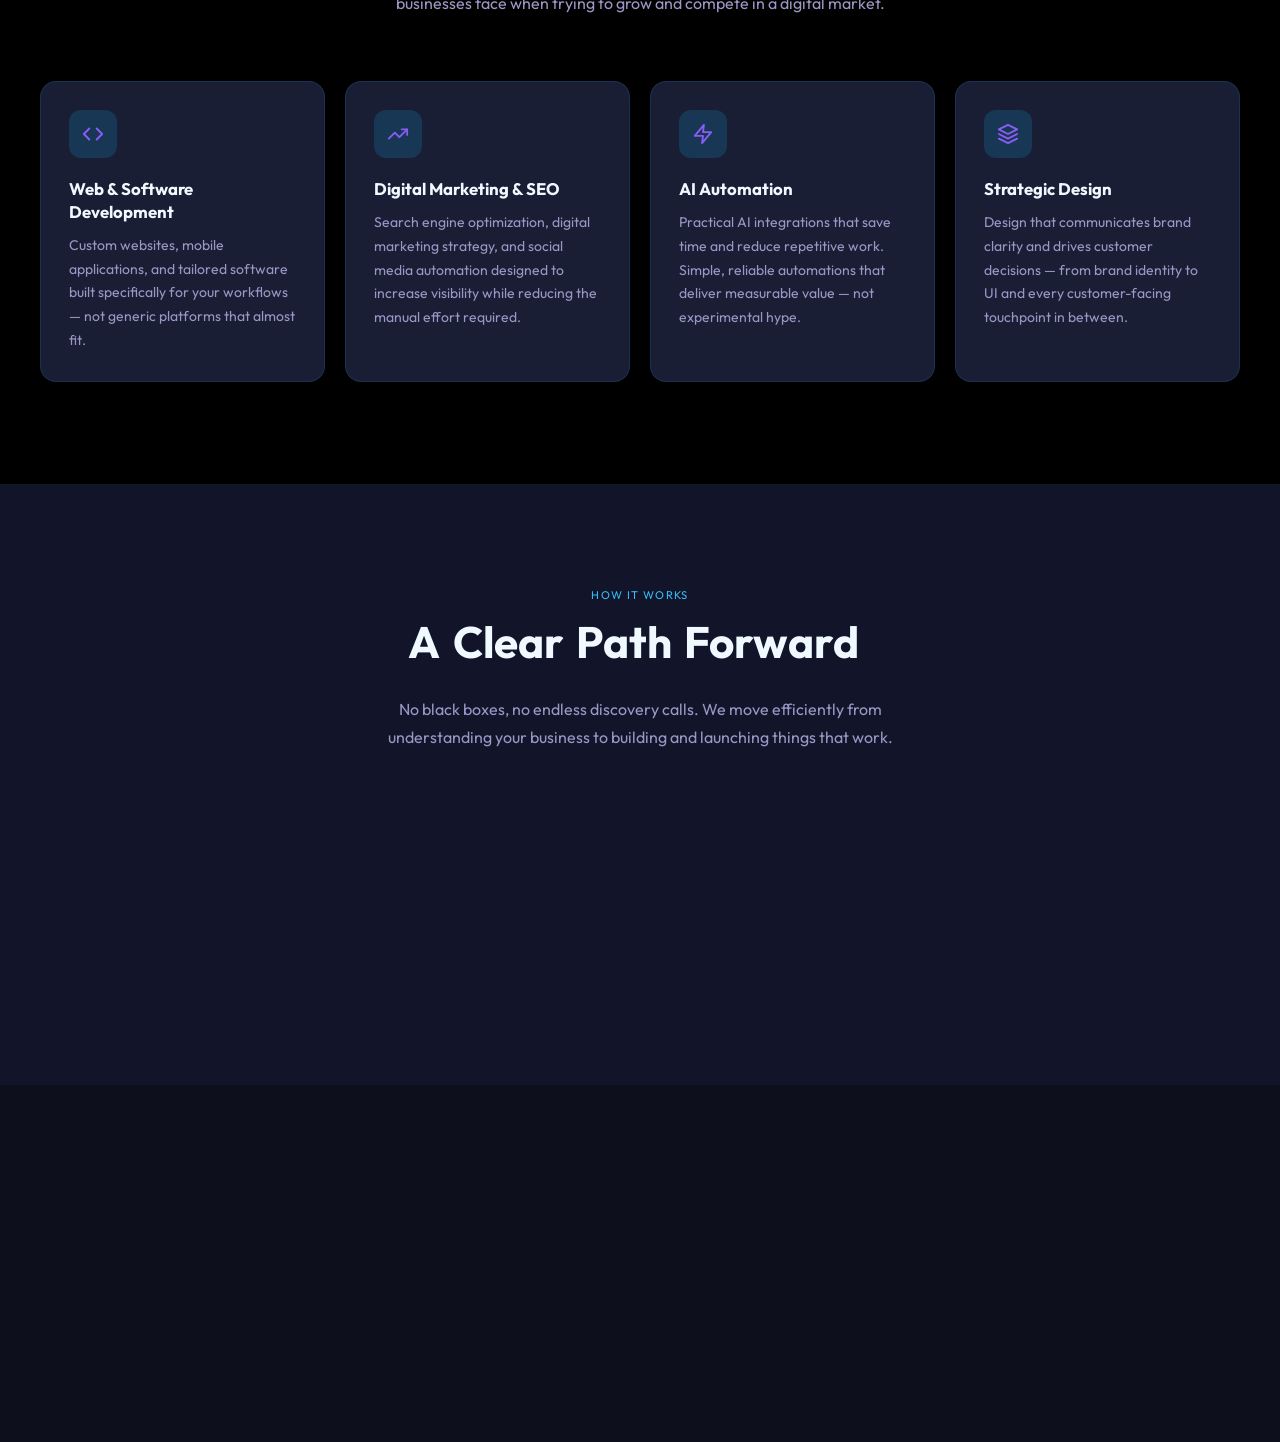
==== commit c3a5f8d7: "Add yeti cursor, mascot CTA card, and interactive tile strip - Custom yeti hand pointer cursor on ho" ====
--- a/ghost-stack/index.html
+++ b/ghost-stack/index.html
@@ -262,9 +262,15 @@
     <!-- CONTACT / CTA -->
     <section id="contact" data-speed="0.75">
       <div class="container">
-        <div class="contact-card reveal">
-          <div class="contact-glow" aria-hidden="true"></div>
-          <p class="section-eyebrow">Ready to Modernize?</p>
+        <div class="contact-card-wrap">
+          <div class="contact-mascot">
+            <img src="yeti-transparent.png" alt="Ice Cap Labs Yeti" class="contact-yeti" />
+          </div>
+          <span class="yeti-hand yeti-hand-left" aria-hidden="true"></span>
+          <span class="yeti-hand yeti-hand-right" aria-hidden="true"></span>
+          <div class="contact-card reveal">
+            <div class="contact-glow" aria-hidden="true"></div>
+            <p class="section-eyebrow">Ready to Modernize?</p>
           <h2 class="contact-title word-reveal" data-delay="0.05">Let's Build Something Together</h2>
           <p class="contact-subtitle">
             Tell us where you are and where you want to go. We'll put together a clear picture
@@ -285,6 +291,7 @@
             </div>
             <p class="form-note">No spam. Just a conversation about your business.</p>
           </form>
+          </div>
         </div>
       </div>
     </section>
--- a/ghost-stack/style.css
+++ b/ghost-stack/style.css
@@ -581,16 +581,55 @@
   padding: clamp(4rem, 8vw, 7rem) clamp(1rem, 4vw, 2rem);
 }
 
+.contact-card-wrap {
+  position: relative;
+  max-width: 760px;
+  margin: 0 auto;
+  padding-top: 80px;
+}
+
 .contact-card {
   position: relative;
+  z-index: 1;
   overflow: hidden;
   background: var(--bg-card);
   border: 1px solid var(--border-subtle);
   border-radius: 24px;
   padding: clamp(2.5rem, 6vw, 5rem) clamp(1.5rem, 4vw, 4rem);
   text-align: center;
-  max-width: 760px;
-  margin: 0 auto;
+}
+
+.contact-mascot {
+  position: absolute;
+  top: 0;
+  left: 50%;
+  transform: translateX(-50%);
+  z-index: 0;
+}
+
+.contact-yeti {
+  width: 168px;
+  height: auto;
+}
+
+.yeti-hand {
+  position: absolute;
+  top: 69px;
+  width: 22px;
+  height: 22px;
+  border-radius: 50%;
+  background: #c3dfe8;
+  z-index: 2;
+}
+
+.yeti-hand-left {
+  left: 50%;
+  margin-left: -58px;
+}
+
+.yeti-hand-right {
+  left: 50%;
+  margin-left: 36px;
 }
 
 .contact-glow {
@@ -970,51 +1009,78 @@
   line-height: 1.7;
 }
 
-/* ── Snowflake cursor ────────────────────────────────────── */
-.snowflake-cursor,
-.snowflake-trail {
+/* ── Tile strip (about page) ─────────────────────────────── */
+#tile-strip {
+  position: relative;
+  z-index: 10;
+  height: 35vh;
+  width: 100%;
+  overflow: hidden;
+  background: #000;
+  padding: 0;
+}
+
+.tile-grid {
+  display: grid;
+  grid-template-columns: repeat(auto-fill, minmax(40px, 1fr));
+  grid-auto-rows: 40px;
+  gap: 4px;
+  width: 100%;
+  height: 100%;
+  background: #000;
+}
+
+.tile {
+  perspective: 600px;
+  cursor: default;
+}
+
+.tile-inner {
+  position: relative;
+  width: 100%;
+  height: 100%;
+  transform-style: preserve-3d;
+  transition: transform 0.6s cubic-bezier(0.16, 1, 0.3, 1);
+}
+
+.tile.flipped .tile-inner {
+  transform: rotateY(180deg);
+}
+
+.tile-front,
+.tile-back {
+  position: absolute;
+  inset: 0;
+  backface-visibility: hidden;
+  display: flex;
+  align-items: center;
+  justify-content: center;
+}
+
+.tile-front {
+  background: var(--accent);
+}
+
+.tile-back {
+  background: #000;
+  transform: rotateY(180deg);
+  color: #fff;
+  font-size: 1.6rem;
+  font-weight: 700;
+  line-height: 1;
+  user-select: none;
+}
+
+/* ── Yeti hand cursor ────────────────────────────────────── */
+.snowflake-cursor {
   position: fixed;
   pointer-events: none;
   z-index: 9999;
   user-select: none;
-  font-family: sans-serif;
   line-height: 1;
-}
-
-.snowflake-cursor {
-  color: var(--accent);
-  opacity: 0.95;
-  transition: opacity 0.2s, transform 0.3s ease;
-  filter: drop-shadow(0 0 6px rgba(14,165,233,0.6));
-}
-
-.snowflake-cursor.hovering {
-  animation: spin-cw 1.5s linear infinite;
-}
-
-.snowflake-trail {
-  color: var(--accent);
-  opacity: 0.3;
-  filter: drop-shadow(0 0 14px rgba(14,165,233,0.5));
-  transition: opacity 0.3s;
-}
-
-.snowflake-trail.hovering {
-  animation: spin-ccw 2s linear infinite;
-  opacity: 0.45;
-}
-
-@keyframes spin-cw {
-  from { transform: rotate(0deg); }
-  to   { transform: rotate(360deg); }
-}
-@keyframes spin-ccw {
-  from { transform: rotate(0deg); }
-  to   { transform: rotate(-360deg); }
 }
 
 /* Hide on touch devices */
 @media (hover: none) {
-  .snowflake-cursor,
-  .snowflake-trail { display: none; }
-}
+  .snowflake-cursor { display: none; }
+}
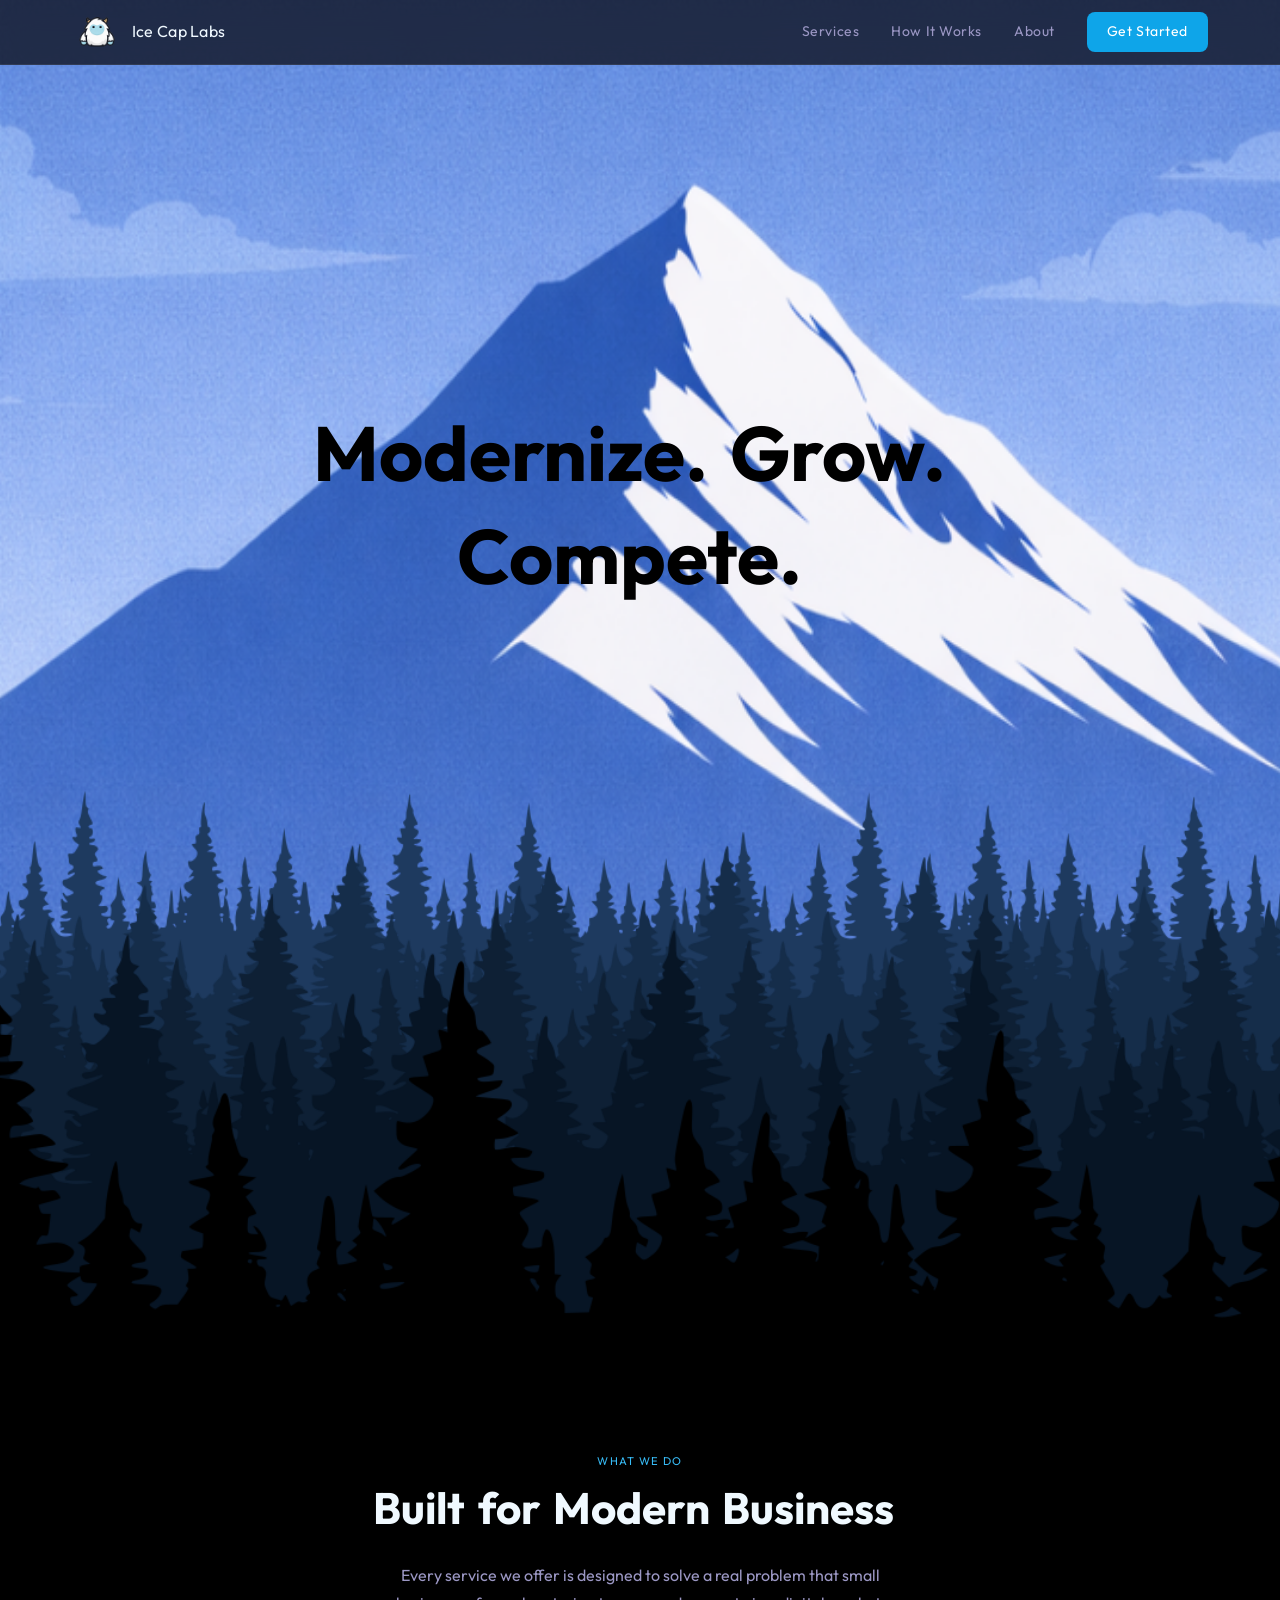
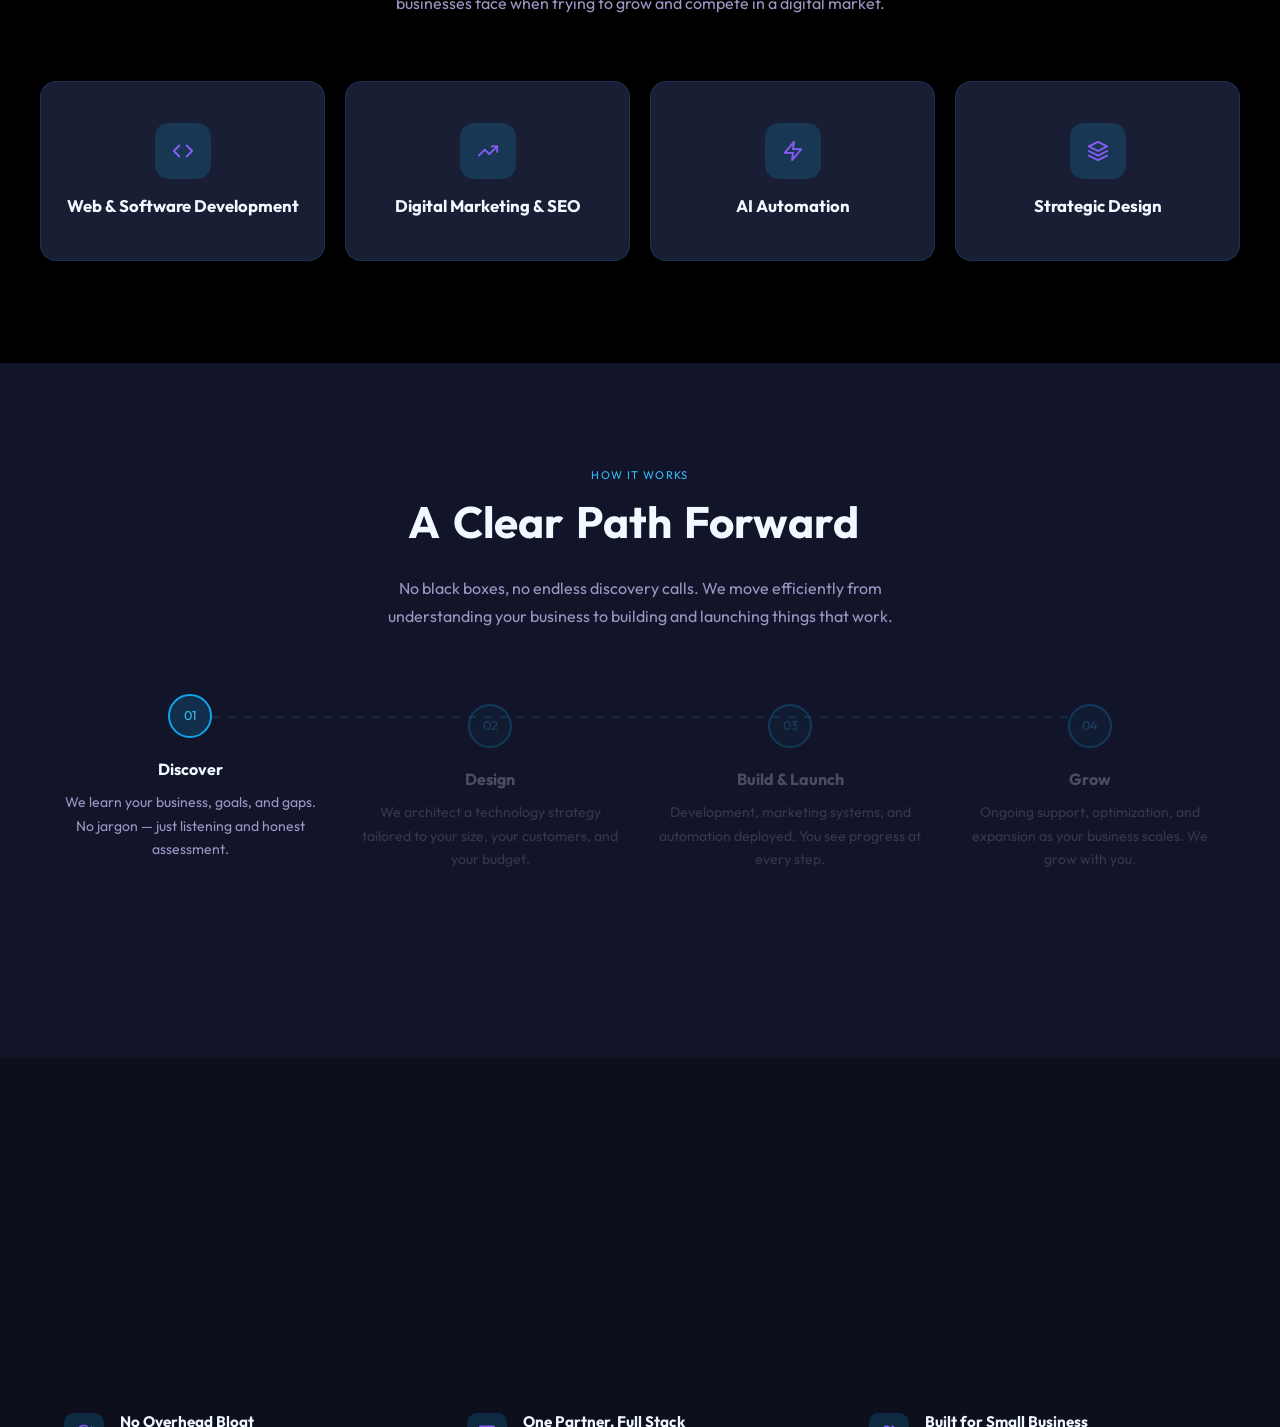
==== commit 68691255: "Add flip cards, scroll-driven process timeline, and pixel title fixes - Service cards: flip on hover" ====
--- a/ghost-stack/index.html
+++ b/ghost-stack/index.html
@@ -78,49 +78,73 @@
         </div>
 
         <div class="services-grid">
-          <div class="service-card reveal" data-delay="0.0">
-            <div class="service-icon-wrap">
-              <svg width="22" height="22" viewBox="0 0 24 24" fill="none" stroke="#8b5cf6" stroke-width="2" stroke-linecap="round" stroke-linejoin="round">
-                <polyline points="16 18 22 12 16 6"/>
-                <polyline points="8 6 2 12 8 18"/>
-              </svg>
-            </div>
-            <h3>Web &amp; Software Development</h3>
-            <p>Custom websites, mobile applications, and tailored software built specifically for your workflows — not generic platforms that almost fit.</p>
-          </div>
-
-          <div class="service-card reveal" data-delay="0.1">
-            <div class="service-icon-wrap">
-              <svg width="22" height="22" viewBox="0 0 24 24" fill="none" stroke="#8b5cf6" stroke-width="2" stroke-linecap="round" stroke-linejoin="round">
-                <polyline points="22 7 13.5 15.5 8.5 10.5 2 17"/>
-                <polyline points="16 7 22 7 22 13"/>
-              </svg>
-            </div>
-            <h3>Digital Marketing &amp; SEO</h3>
-            <p>Search engine optimization, digital marketing strategy, and social media automation designed to increase visibility while reducing the manual effort required.</p>
-          </div>
-
-          <div class="service-card reveal" data-delay="0.2">
-            <div class="service-icon-wrap">
-              <svg width="22" height="22" viewBox="0 0 24 24" fill="none" stroke="#8b5cf6" stroke-width="2" stroke-linecap="round" stroke-linejoin="round">
-                <polygon points="13 2 3 14 12 14 11 22 21 10 12 10 13 2"/>
-              </svg>
-            </div>
-            <h3>AI Automation</h3>
-            <p>Practical AI integrations that save time and reduce repetitive work. Simple, reliable automations that deliver measurable value — not experimental hype.</p>
-          </div>
-
-          <div class="service-card reveal" data-delay="0.3">
-            <div class="service-icon-wrap">
-              <svg width="22" height="22" viewBox="0 0 24 24" fill="none" stroke="#8b5cf6" stroke-width="2" stroke-linecap="round" stroke-linejoin="round">
-                <path d="M12 2L2 7l10 5 10-5-10-5z"/>
-                <path d="M2 17l10 5 10-5"/>
-                <path d="M2 12l10 5 10-5"/>
-              </svg>
-            </div>
-            <h3>Strategic Design</h3>
-            <p>Design that communicates brand clarity and drives customer decisions — from brand identity to UI and every customer-facing touchpoint in between.</p>
-          </div>
+          <a href="develop.html" class="service-card reveal" data-delay="0.0">
+            <div class="service-card-inner">
+              <div class="service-card-front">
+                <div class="service-icon-wrap">
+                  <svg width="22" height="22" viewBox="0 0 24 24" fill="none" stroke="#8b5cf6" stroke-width="2" stroke-linecap="round" stroke-linejoin="round">
+                    <polyline points="16 18 22 12 16 6"/>
+                    <polyline points="8 6 2 12 8 18"/>
+                  </svg>
+                </div>
+                <h3>Web &amp; Software Development</h3>
+              </div>
+              <div class="service-card-back">
+                <p>Custom websites, mobile applications, and tailored software built specifically for your workflows — not generic platforms that almost fit.</p>
+              </div>
+            </div>
+          </a>
+
+          <a href="marketing.html" class="service-card reveal" data-delay="0.15">
+            <div class="service-card-inner">
+              <div class="service-card-front">
+                <div class="service-icon-wrap">
+                  <svg width="22" height="22" viewBox="0 0 24 24" fill="none" stroke="#8b5cf6" stroke-width="2" stroke-linecap="round" stroke-linejoin="round">
+                    <polyline points="22 7 13.5 15.5 8.5 10.5 2 17"/>
+                    <polyline points="16 7 22 7 22 13"/>
+                  </svg>
+                </div>
+                <h3>Digital Marketing &amp; SEO</h3>
+              </div>
+              <div class="service-card-back">
+                <p>Search engine optimization, digital marketing strategy, and social media automation designed to increase visibility while reducing the manual effort required.</p>
+              </div>
+            </div>
+          </a>
+
+          <a href="automate.html" class="service-card reveal" data-delay="0.3">
+            <div class="service-card-inner">
+              <div class="service-card-front">
+                <div class="service-icon-wrap">
+                  <svg width="22" height="22" viewBox="0 0 24 24" fill="none" stroke="#8b5cf6" stroke-width="2" stroke-linecap="round" stroke-linejoin="round">
+                    <polygon points="13 2 3 14 12 14 11 22 21 10 12 10 13 2"/>
+                  </svg>
+                </div>
+                <h3>AI Automation</h3>
+              </div>
+              <div class="service-card-back">
+                <p>Practical AI integrations that save time and reduce repetitive work. Simple, reliable automations that deliver measurable value — not experimental hype.</p>
+              </div>
+            </div>
+          </a>
+
+          <a href="design.html" class="service-card reveal" data-delay="0.45">
+            <div class="service-card-inner">
+              <div class="service-card-front">
+                <div class="service-icon-wrap">
+                  <svg width="22" height="22" viewBox="0 0 24 24" fill="none" stroke="#8b5cf6" stroke-width="2" stroke-linecap="round" stroke-linejoin="round">
+                    <path d="M12 2L2 7l10 5 10-5-10-5z"/>
+                    <path d="M2 17l10 5 10-5"/>
+                    <path d="M2 12l10 5 10-5"/>
+                  </svg>
+                </div>
+                <h3>Strategic Design</h3>
+              </div>
+              <div class="service-card-back">
+                <p>Design that communicates brand clarity and drives customer decisions — from brand identity to UI and every customer-facing touchpoint in between.</p>
+              </div>
+            </div>
+          </a>
         </div>
       </div>
     </section>
@@ -137,27 +161,35 @@
           </p>
         </div>
 
-        <div class="process-steps">
-          <div class="process-step reveal" data-delay="0.0">
+        <div class="process-steps" id="process-steps">
+          <div class="process-line-wrap" aria-hidden="true">
+            <div class="process-line-bg"></div>
+            <div class="process-line-fill" id="process-line-fill"></div>
+          </div>
+          <div class="process-step" data-step="1">
             <div class="step-number-wrap">01</div>
             <h3 class="step-title">Discover</h3>
             <p class="step-desc">We learn your business, goals, and gaps. No jargon — just listening and honest assessment.</p>
           </div>
-          <div class="process-step reveal" data-delay="0.1">
+          <div class="process-step" data-step="2">
             <div class="step-number-wrap">02</div>
             <h3 class="step-title">Design</h3>
             <p class="step-desc">We architect a technology strategy tailored to your size, your customers, and your budget.</p>
           </div>
-          <div class="process-step reveal" data-delay="0.2">
+          <div class="process-step" data-step="3">
             <div class="step-number-wrap">03</div>
             <h3 class="step-title">Build &amp; Launch</h3>
             <p class="step-desc">Development, marketing systems, and automation deployed. You see progress at every step.</p>
           </div>
-          <div class="process-step reveal" data-delay="0.3">
+          <div class="process-step" data-step="4">
             <div class="step-number-wrap">04</div>
             <h3 class="step-title">Grow</h3>
             <p class="step-desc">Ongoing support, optimization, and expansion as your business scales. We grow with you.</p>
           </div>
+        </div>
+
+        <div class="process-cta-wrap">
+          <a href="process.html" class="btn-primary process-cta" id="process-cta">See How It Works</a>
         </div>
       </div>
     </section>
--- a/ghost-stack/style.css
+++ b/ghost-stack/style.css
@@ -397,46 +397,73 @@
 }
 
 .service-card {
+  display: block;
+  perspective: 800px;
+  text-decoration: none;
+  color: inherit;
+  cursor: pointer;
+  background: transparent;
+  border: none;
+  border-radius: 16px;
+}
+
+.service-card-inner {
+  position: relative;
+  width: 100%;
+  height: 100%;
+  min-height: 180px;
+  transform-style: preserve-3d;
+  transition: transform 0.5s ease;
+  border-radius: 16px;
+}
+.service-card:hover .service-card-inner {
+  transform: rotateY(180deg);
+}
+
+.service-card-front,
+.service-card-back {
+  position: absolute;
+  inset: 0;
+  backface-visibility: hidden;
+  border-radius: 16px;
+  border: 1px solid var(--border-subtle);
   background: var(--bg-card);
-  border: 1px solid var(--border-subtle);
-  border-radius: 16px;
-  padding: 1.75rem;
-  transition: border-color 0.25s, transform 0.25s, box-shadow 0.25s;
-  will-change: transform;
-}
-.service-card:hover {
-  border-color: var(--border-hover);
-  transform: translateY(-4px);
-  box-shadow: 0 12px 40px rgba(14,165,233,0.15);
-}
-
-.service-icon-wrap {
-  width: 48px;
-  height: 48px;
-  background: var(--accent-dim);
-  border-radius: 12px;
-  display: flex;
+  display: flex;
+  flex-direction: column;
   align-items: center;
   justify-content: center;
-  margin-bottom: 1.25rem;
-  transition: background 0.25s;
+  text-align: center;
+  padding: 2rem 1.5rem;
+}
+
+.service-card-back {
+  transform: rotateY(180deg);
+  border-color: var(--border-hover);
+  background: var(--bg-card);
+}
+.service-card-back p {
+  font-size: 0.875rem;
+  color: var(--text-secondary);
+  line-height: 1.7;
+}
+
+.service-icon-wrap {
+  width: 56px;
+  height: 56px;
+  background: var(--accent-dim);
+  border-radius: 14px;
+  display: flex;
+  align-items: center;
+  justify-content: center;
+  margin-bottom: 1rem;
   flex-shrink: 0;
-}
-.service-card:hover .service-icon-wrap {
-  background: rgba(14,165,233,0.30);
 }
 
 .service-card h3 {
   font-size: 1.05rem;
   color: var(--text-primary);
-  margin-bottom: 0.65rem;
+  margin-bottom: 0;
   line-height: 1.35;
-}
-
-.service-card p {
-  font-size: 0.875rem;
-  color: var(--text-secondary);
-  line-height: 1.7;
 }
 
 /* ── Process ──────────────────────────────────────────────── */
@@ -448,6 +475,7 @@
   display: flex;
   flex-direction: column;
   gap: 2rem;
+  position: relative;
 }
 
 @media (min-width: 640px) {
@@ -458,25 +486,60 @@
   }
 }
 
+/* Dotted line container */
+.process-line-wrap {
+  display: none;
+}
+@media (min-width: 640px) {
+  .process-line-wrap {
+    display: block;
+    position: absolute;
+    top: 22px;
+    left: calc(12.5% + 22px);
+    right: calc(12.5% + 22px);
+    height: 2px;
+    pointer-events: none;
+  }
+}
+
+.process-line-bg,
+.process-line-fill {
+  position: absolute;
+  inset: 0;
+  background-image: repeating-linear-gradient(
+    to right,
+    rgba(14,165,233,0.15) 0px,
+    rgba(14,165,233,0.15) 8px,
+    transparent 8px,
+    transparent 16px
+  );
+}
+
+.process-line-fill {
+  background-image: repeating-linear-gradient(
+    to right,
+    var(--accent-bright) 0px,
+    var(--accent-bright) 8px,
+    transparent 8px,
+    transparent 16px
+  );
+  clip-path: inset(0 100% 0 0);
+  box-shadow: 0 0 8px rgba(14,165,233,0.4);
+  transition: clip-path 0.1s linear;
+}
+
 .process-step {
   flex: 1;
   position: relative;
   text-align: center;
   padding: 0 1rem;
-}
-
-/* Horizontal connector between steps */
-@media (min-width: 640px) {
-  .process-step:not(:last-child)::after {
-    content: '';
-    position: absolute;
-    top: 22px;
-    left: calc(50% + 28px);
-    right: calc(-50% + 28px);
-    height: 1px;
-    background: linear-gradient(to right, var(--accent), rgba(14,165,233,0.15));
-    pointer-events: none;
-  }
+  opacity: 0.25;
+  transform: translateY(10px);
+  transition: opacity 0.5s ease, transform 0.5s ease;
+}
+.process-step.reached {
+  opacity: 1;
+  transform: translateY(0);
 }
 
 /* Mobile: left-aligned with number beside text */
@@ -487,6 +550,8 @@
     gap: 1.25rem;
     align-items: flex-start;
     padding: 0;
+    opacity: 1;
+    transform: none;
   }
   .process-step .step-number-wrap {
     margin: 0;
@@ -507,6 +572,11 @@
   font-size: 0.8rem;
   color: var(--accent-bright);
   flex-shrink: 0;
+  transition: border-color 0.4s, box-shadow 0.4s;
+}
+.process-step.reached .step-number-wrap {
+  border-color: var(--accent-bright);
+  box-shadow: 0 0 16px rgba(14,165,233,0.35);
 }
 
 .step-title {
@@ -519,6 +589,19 @@
   font-size: 0.875rem;
   color: var(--text-secondary);
   line-height: 1.7;
+}
+
+/* CTA after timeline completes */
+.process-cta-wrap {
+  text-align: center;
+  margin-top: 2.5rem;
+  opacity: 0;
+  transform: translateY(10px);
+  transition: opacity 0.5s ease, transform 0.5s ease;
+}
+.process-cta-wrap.visible {
+  opacity: 1;
+  transform: translateY(0);
 }
 
 /* ── Why Ice Cap Labs ─────────────────────────────────────── */
@@ -1071,16 +1154,75 @@
   user-select: none;
 }
 
-/* ── Yeti hand cursor ────────────────────────────────────── */
-.snowflake-cursor {
-  position: fixed;
-  pointer-events: none;
-  z-index: 9999;
+/* ── Design hero (pixel title) ───────────────────────────── */
+.pixel-hero {
+  position: relative;
+  width: 100%;
+  height: 100vh;
+  background: var(--bg-void);
+  overflow: hidden;
+  display: flex;
+  align-items: center;
+  justify-content: center;
+}
+
+.pixel-hero-title {
+  font-family: 'Outfit', sans-serif;
+  font-size: clamp(4rem, 12vw, 20rem);
+  font-weight: 700;
+  color: #fff;
+  letter-spacing: -0.03em;
+  line-height: 1;
   user-select: none;
-  line-height: 1;
-}
-
-/* Hide on touch devices */
-@media (hover: none) {
-  .snowflake-cursor { display: none; }
-}
+  text-align: center;
+  position: relative;
+  z-index: 1;
+}
+
+/* When pixel grid is active, hide the original text */
+.pixel-hero.pixels-active .pixel-hero-title {
+  visibility: hidden;
+}
+
+.pixel-title-grid {
+  position: absolute;
+  inset: 0;
+  z-index: 2;
+  pointer-events: auto;
+}
+
+.pixel-title-grid .ptile {
+  position: absolute;
+  width: var(--cell);
+  height: var(--cell);
+  perspective: 600px;
+}
+
+.pixel-title-grid .ptile-inner {
+  position: relative;
+  width: 100%;
+  height: 100%;
+  transform-style: preserve-3d;
+  transition: transform 0.6s cubic-bezier(0.16, 1, 0.3, 1);
+}
+
+.pixel-title-grid .ptile.flipped .ptile-inner {
+  transform: rotateY(180deg);
+}
+
+.pixel-title-grid .ptile-front,
+.pixel-title-grid .ptile-back {
+  position: absolute;
+  inset: 0;
+  backface-visibility: hidden;
+}
+
+.pixel-title-grid .ptile-front {
+  background: #fff;
+}
+
+.pixel-title-grid .ptile-back {
+  background: var(--accent);
+  transform: rotateY(180deg);
+}
+
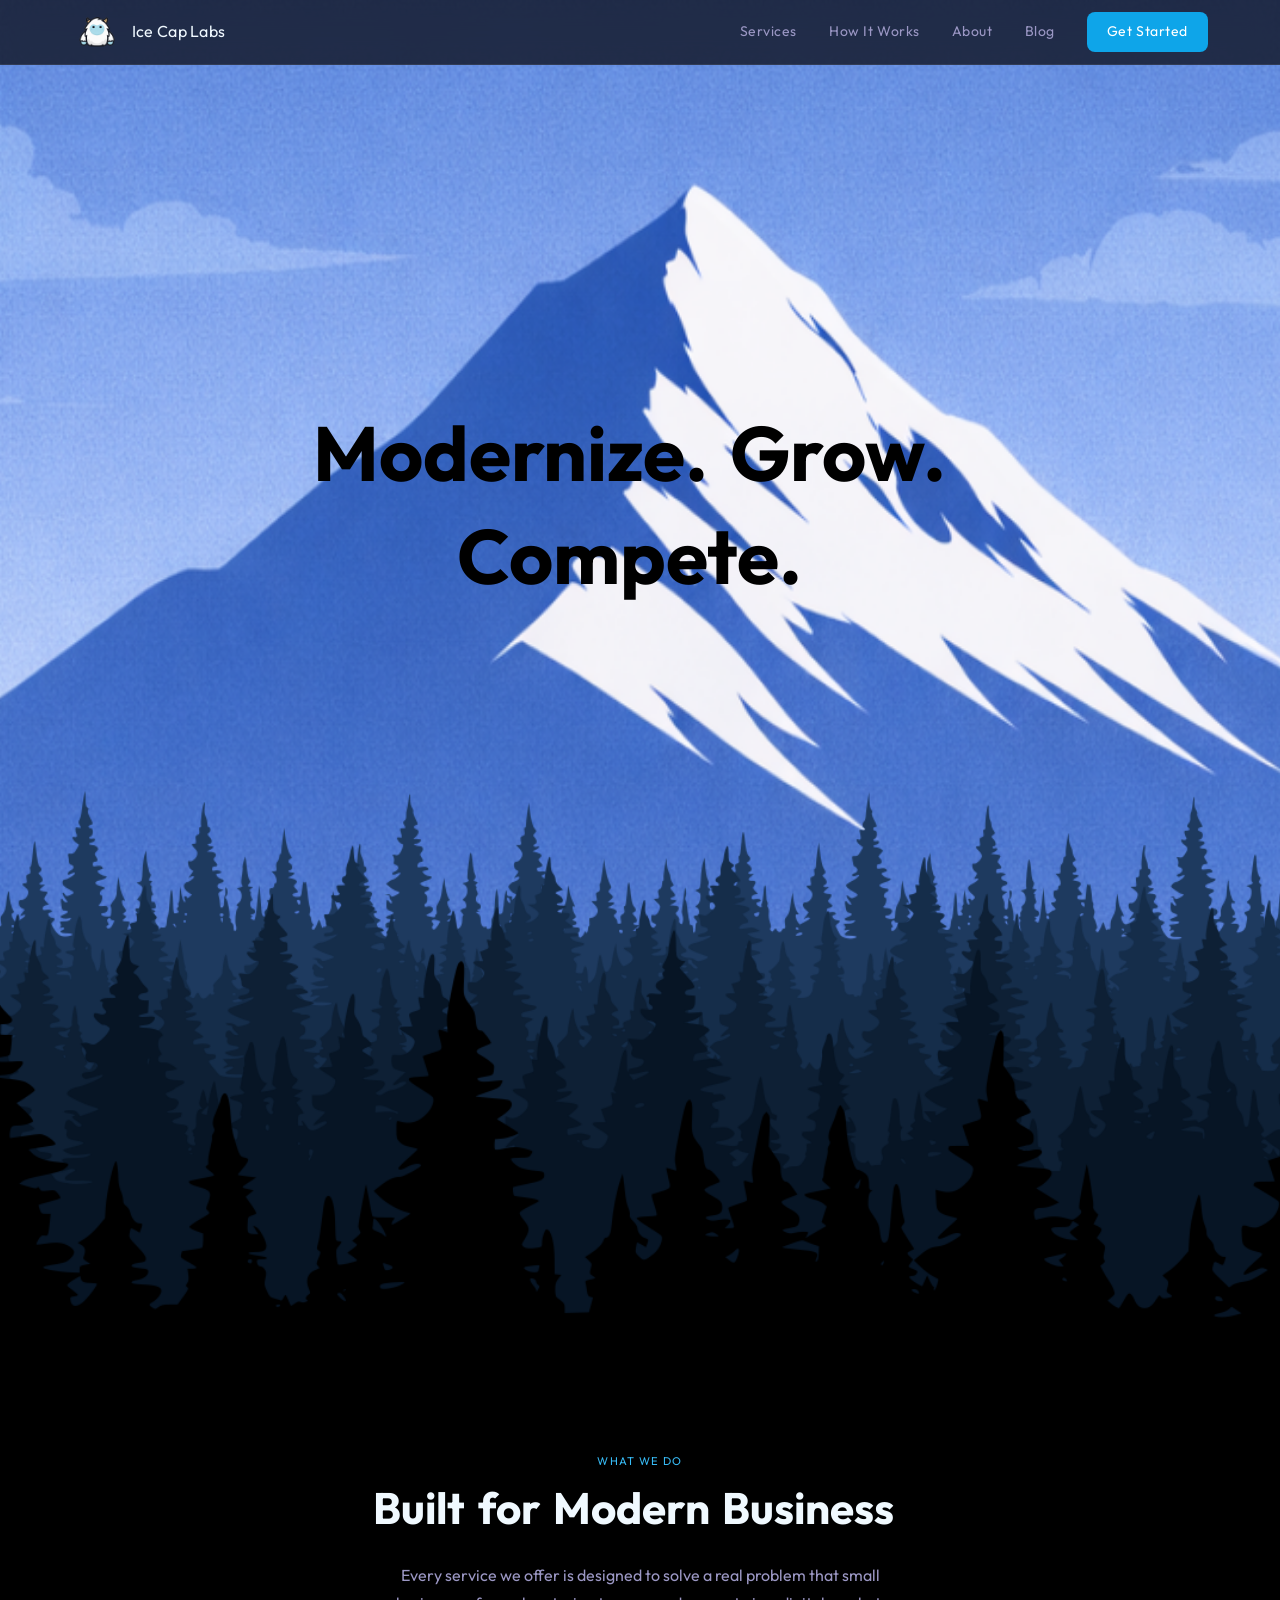
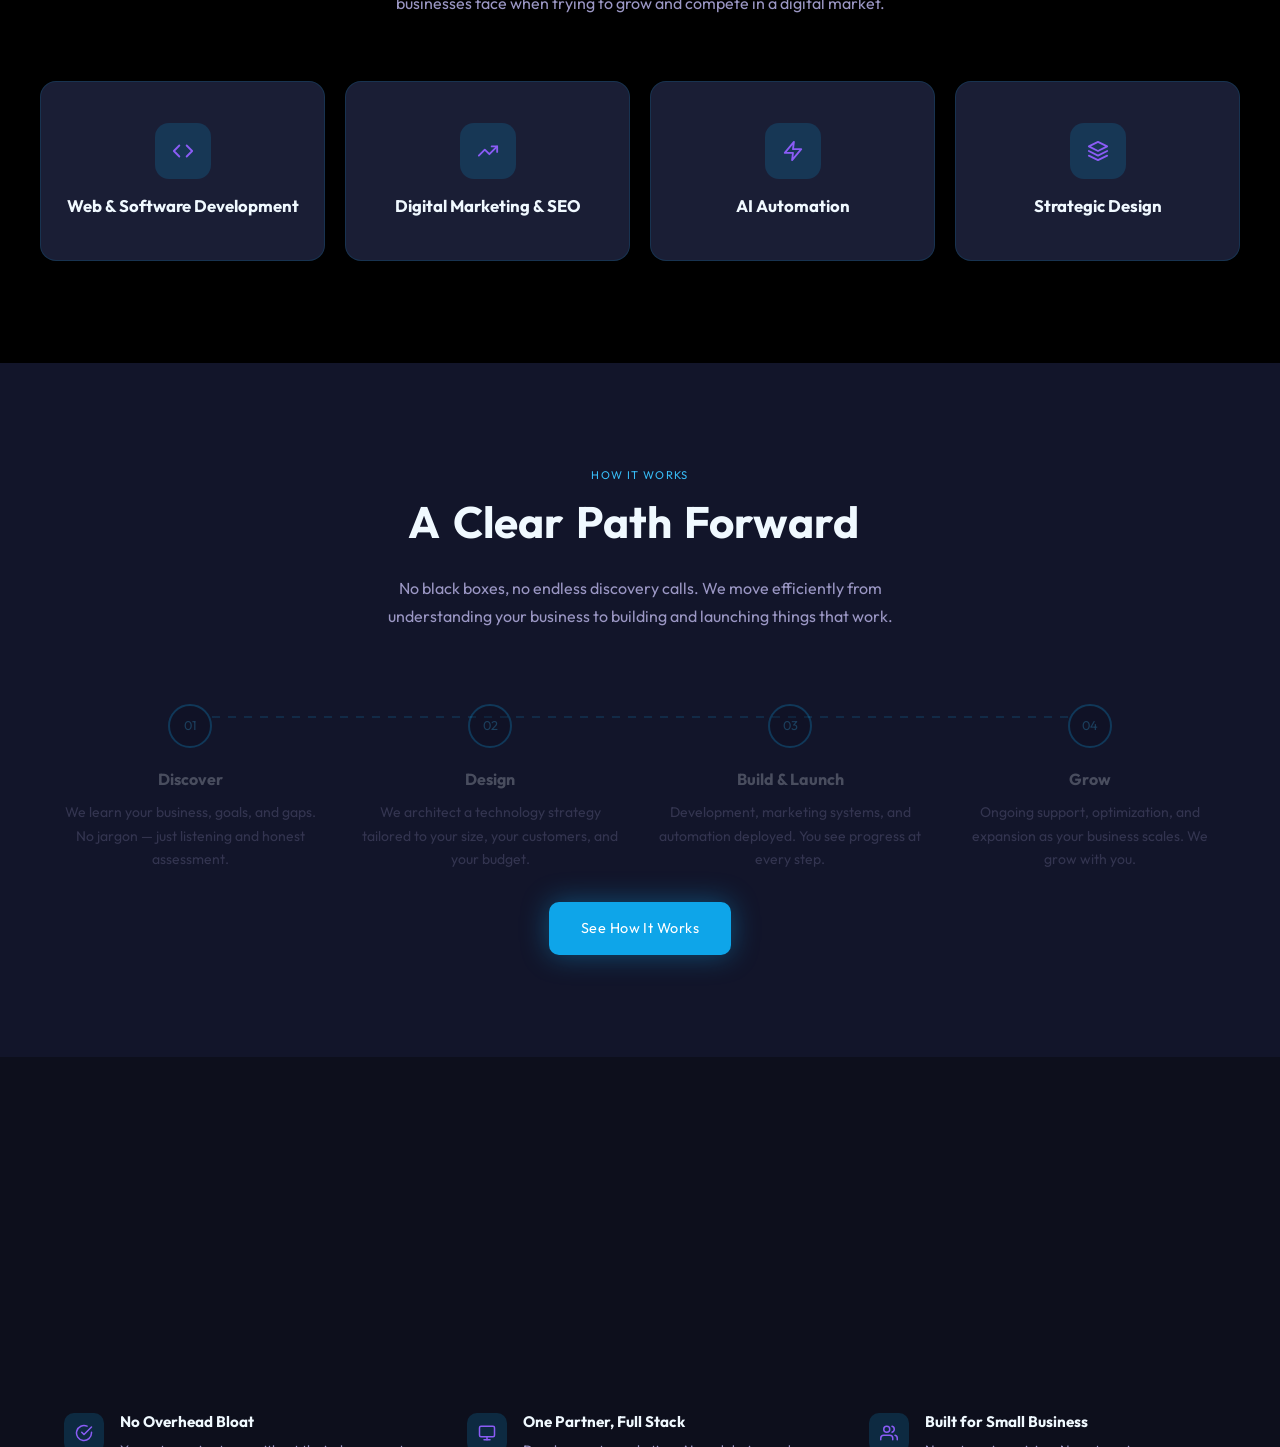
==== commit 70b1b314: "Add blog section with 3D coverflow card browser and article pages Blog index (blog.html) features a " ====
--- a/ghost-stack/index.html
+++ b/ghost-stack/index.html
@@ -25,6 +25,7 @@
         <a href="services.html">Services</a>
         <a href="process.html">How It Works</a>
         <a href="about.html">About</a>
+        <a href="blog.html">Blog</a>
         <a href="contact.html" class="nav-cta">Get Started</a>
       </div>
 
@@ -39,6 +40,7 @@
       <a href="services.html">Services</a>
       <a href="process.html">How It Works</a>
       <a href="about.html">About</a>
+      <a href="blog.html">Blog</a>
       <a href="contact.html" class="nav-mobile-cta">Get Started</a>
     </div>
   </nav>
@@ -346,6 +348,7 @@
             <li><a href="services.html">Services</a></li>
             <li><a href="process.html">How It Works</a></li>
             <li><a href="about.html">About</a></li>
+            <li><a href="blog.html">Blog</a></li>
             <li><a href="contact.html">Contact</a></li>
           </ul>
         </div>
--- a/ghost-stack/style.css
+++ b/ghost-stack/style.css
@@ -563,7 +563,7 @@
   width: 44px;
   height: 44px;
   border-radius: 50%;
-  background: var(--accent-dim);
+  background: var(--bg-deep);
   border: 2px solid var(--accent);
   display: flex;
   align-items: center;
@@ -572,6 +572,8 @@
   font-size: 0.8rem;
   color: var(--accent-bright);
   flex-shrink: 0;
+  position: relative;
+  z-index: 2;
   transition: border-color 0.4s, box-shadow 0.4s;
 }
 .process-step.reached .step-number-wrap {
@@ -591,17 +593,10 @@
   line-height: 1.7;
 }
 
-/* CTA after timeline completes */
+/* CTA below timeline */
 .process-cta-wrap {
   text-align: center;
   margin-top: 2.5rem;
-  opacity: 0;
-  transform: translateY(10px);
-  transition: opacity 0.5s ease, transform 0.5s ease;
-}
-.process-cta-wrap.visible {
-  opacity: 1;
-  transform: translateY(0);
 }
 
 /* ── Why Ice Cap Labs ─────────────────────────────────────── */
@@ -1226,3 +1221,234 @@
   transform: rotateY(180deg);
 }
 
+/* ── Blog Coverflow ───────────────────────────────────────── */
+.blog-section {
+  background: var(--bg-deep);
+  overflow: hidden;
+}
+
+.blog-carousel-wrap {
+  position: relative;
+  display: flex;
+  align-items: center;
+  justify-content: center;
+  gap: 1.5rem;
+  padding: 2rem 0 3rem;
+}
+
+.blog-carousel {
+  position: relative;
+  width: 100%;
+  height: 420px;
+  perspective: 1000px;
+  perspective-origin: 50% 50%;
+}
+
+/* All cards (real + dummy) share base style */
+.blog-card,
+.blog-card-dummy {
+  position: absolute;
+  width: 360px;
+  height: 400px;
+  top: 50%;
+  left: 50%;
+  margin-left: -180px;
+  margin-top: -200px;
+  background: var(--bg-card);
+  border: 1px solid var(--border-subtle);
+  border-radius: 16px;
+  overflow: hidden;
+  transition: transform 0.55s cubic-bezier(0.16, 1, 0.3, 1),
+              opacity 0.55s cubic-bezier(0.16, 1, 0.3, 1),
+              filter 0.55s cubic-bezier(0.16, 1, 0.3, 1),
+              box-shadow 0.55s cubic-bezier(0.16, 1, 0.3, 1);
+  transform-style: preserve-3d;
+  will-change: transform, opacity;
+}
+
+.blog-card {
+  display: flex;
+  flex-direction: column;
+  cursor: pointer;
+}
+.blog-card.active {
+  cursor: default;
+  border-color: var(--border-hover);
+  box-shadow: 0 0 40px rgba(14, 165, 233, 0.15);
+  z-index: 10;
+}
+
+.blog-card-edge {
+  display: none; /* not needed in coverflow layout */
+}
+
+.blog-card-topo {
+  position: absolute;
+  inset: 0;
+  pointer-events: none;
+  overflow: hidden;
+}
+.blog-card-topo svg {
+  width: 100%;
+  height: 100%;
+}
+
+.blog-card-content {
+  position: relative;
+  z-index: 1;
+  padding: 2rem 1.75rem;
+  display: flex;
+  flex-direction: column;
+  gap: 0.75rem;
+  flex: 1;
+}
+
+.blog-card-date {
+  font-size: 0.7rem;
+  letter-spacing: 0.1em;
+  text-transform: uppercase;
+  color: var(--accent-bright);
+}
+
+.blog-card-title {
+  font-size: 1.2rem;
+  color: var(--text-primary);
+  line-height: 1.35;
+  font-weight: 600;
+}
+
+.blog-card-desc {
+  font-size: 0.875rem;
+  color: var(--text-secondary);
+  line-height: 1.7;
+  flex: 1;
+}
+
+.blog-card-btn {
+  align-self: flex-start;
+  margin-top: 0.5rem;
+  padding: 0.65rem 1.5rem;
+  font-size: 0.8rem;
+}
+
+.blog-arrow {
+  flex-shrink: 0;
+  width: 44px;
+  height: 44px;
+  border-radius: 50%;
+  background: var(--bg-card);
+  border: 1px solid var(--border-subtle);
+  color: var(--text-secondary);
+  cursor: pointer;
+  display: flex;
+  align-items: center;
+  justify-content: center;
+  transition: border-color 0.2s, color 0.2s, background 0.2s;
+  z-index: 20;
+  position: relative;
+}
+.blog-arrow:hover {
+  border-color: var(--accent);
+  color: var(--accent-bright);
+  background: var(--accent-dim);
+}
+.blog-arrow:disabled {
+  opacity: 0.3;
+  cursor: default;
+}
+
+@media (max-width: 767px) {
+  .blog-carousel { height: 380px; }
+  .blog-card, .blog-card-dummy {
+    width: 280px;
+    height: 360px;
+    margin-left: -140px;
+    margin-top: -180px;
+  }
+}
+
+/* ── Article Page ─────────────────────────────────────────── */
+.article-hero {
+  position: relative;
+  padding: calc(64px + 4rem) clamp(1rem, 4vw, 2rem) clamp(3rem, 6vw, 5rem);
+  text-align: center;
+  background: var(--bg-void);
+  overflow: hidden;
+}
+
+.article-hero-topo {
+  position: absolute;
+  inset: 0;
+  pointer-events: none;
+}
+.article-hero-topo svg {
+  width: 100%;
+  height: 100%;
+}
+
+.article-meta {
+  font-size: 0.75rem;
+  letter-spacing: 0.1em;
+  text-transform: uppercase;
+  color: var(--accent-bright);
+  margin-bottom: 1rem;
+}
+
+.article-title {
+  font-size: clamp(1.75rem, 5vw, 3rem);
+  color: var(--text-primary);
+  line-height: 1.15;
+  max-width: 720px;
+  margin: 0 auto 1.25rem;
+  font-weight: 700;
+}
+
+.article-body {
+  background: var(--bg-deep);
+  padding: clamp(3rem, 6vw, 5rem) clamp(1rem, 4vw, 2rem);
+}
+
+.article-content {
+  max-width: 720px;
+  margin: 0 auto;
+}
+
+.article-content h2 {
+  font-size: 1.5rem;
+  color: var(--text-primary);
+  margin: 2.5rem 0 1rem;
+  line-height: 1.3;
+  font-weight: 600;
+}
+
+.article-content p {
+  font-size: 1rem;
+  color: var(--text-secondary);
+  line-height: 1.85;
+  margin-bottom: 1.5rem;
+}
+
+.article-content ul, .article-content ol {
+  padding-left: 1.5rem;
+  margin-bottom: 1.5rem;
+}
+
+.article-content li {
+  font-size: 0.95rem;
+  color: var(--text-secondary);
+  line-height: 1.75;
+  margin-bottom: 0.5rem;
+}
+
+.article-back-link {
+  display: inline-flex;
+  align-items: center;
+  gap: 0.5rem;
+  font-size: 0.85rem;
+  color: var(--accent-bright);
+  margin-bottom: 2rem;
+  transition: color 0.2s;
+  text-decoration: none;
+}
+.article-back-link:hover { color: var(--accent); }
+
